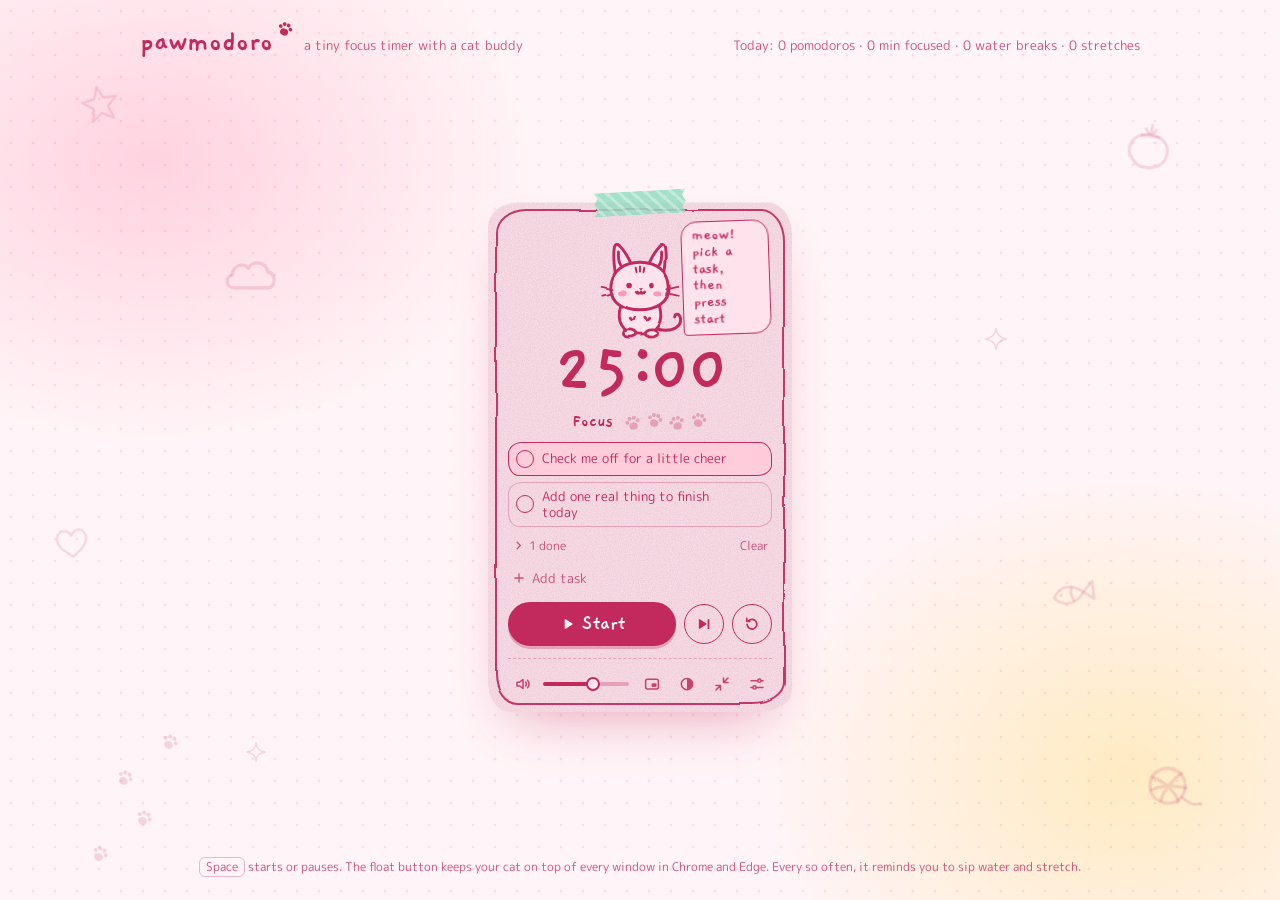
==== app/index.html @ d8ae7884 "Show one app button per computer and open links in a new tab - Macs see only "Get the Mac app"; othe" ====
<!doctype html>
<html lang="en">
<head>
<meta charset="utf-8">
<meta name="viewport" content="width=device-width,initial-scale=1,viewport-fit=cover">
<meta name="description" content="A cute hand-drawn pomodoro timer with a cat buddy, water and stretch nudges, and a floating mini window.">
<meta name="theme-color" content="#FFE6EC">
<link rel="manifest" href="../manifest.webmanifest">
<link rel="icon" href="../icons/favicon.svg" type="image/svg+xml">
<link rel="apple-touch-icon" href="../icons/apple-touch-icon.png">
<title>Pawmodoro</title>
<meta name="claude:viewport-fit-sides" content="cover">
<link rel="preconnect" href="https://fonts.googleapis.com">
<link rel="preconnect" href="https://fonts.gstatic.com" crossorigin>
<link rel="stylesheet" href="https://fonts.googleapis.com/css2?family=Gaegu:wght@400;700&family=M+PLUS+Rounded+1c:wght@400;500;700&display=swap">
<link rel="stylesheet" href="../palettes.css">
<style>
/* Layout: one floating paper card on a doodled desk, centered; it shrinks to a mini pill on request */
*,*::before,*::after{box-sizing:border-box}
:root{padding-top:env(safe-area-inset-top,0px);padding-bottom:env(safe-area-inset-bottom,0px)}
html,body{height:100%}
body{margin:0}
[hidden]{display:none!important}
body{background:var(--desk);color:var(--ink);font-family:var(--font-ui);font-size:14px;-webkit-font-smoothing:antialiased}
button{font:inherit;color:inherit;cursor:pointer}
:focus-visible{outline:2px dashed var(--ink);outline-offset:2px}
.defs{position:absolute;width:0;height:0;overflow:hidden}

/* ---------- desk ---------- */
.desk{
  position:relative;min-height:100%;display:flex;flex-direction:column;align-items:center;gap:20px;
  padding-block:20px 22px;
  padding-left:max(16px,env(safe-area-inset-left,0px));
  padding-right:max(16px,env(safe-area-inset-right,0px));
  overflow:hidden;
  background:
    radial-gradient(circle,var(--grid) 1.3px,transparent 1.7px) 0 0/22px 22px,
    radial-gradient(38rem 28rem at 12% 18%,var(--blob-a),transparent 62%),
    radial-gradient(36rem 30rem at 88% 86%,var(--blob-b),transparent 62%),
    var(--desk);
}
.doodles{position:absolute;inset:0;pointer-events:none;z-index:0}
.dd{position:absolute;width:var(--s);height:var(--s);color:var(--doodle);transform:rotate(var(--r,0deg))}
.topbar,.stage,.hint{position:relative;z-index:1}
.topbar{width:100%;max-width:1000px;display:flex;flex-wrap:wrap;align-items:baseline;justify-content:space-between;gap:2px 18px}
.brand{display:flex;flex-wrap:wrap;align-items:baseline;gap:2px 10px;margin:0;font-weight:400}
.wordmark{font-family:var(--font-hand);font-weight:700;font-size:1.9rem;line-height:1}
.wm-paw{width:.6em;height:.6em;margin-left:.1em;vertical-align:.4em;transform:rotate(20deg)}
.tape{
  position:absolute;top:-11px;left:50%;z-index:3;width:92px;height:24px;pointer-events:none;
  transform:translateX(-50%) rotate(-3deg);
  background:repeating-linear-gradient(45deg,transparent 0 6px,rgba(255,255,255,.32) 6px 9px),var(--tape);
  clip-path:polygon(0 0,100% 0,96% 25%,100% 50%,96% 75%,100% 100%,0 100%,4% 75%,0 50%,4% 25%);
}
.tag{color:var(--ink-soft);font-size:.82rem}
.today{margin:0;color:var(--ink-soft);font-size:.82rem;font-variant-numeric:tabular-nums}
.stage{flex:1;width:100%;display:grid;place-items:center}
.hint{margin:0;color:var(--ink-soft);font-size:.78rem;text-align:center;text-wrap:balance;line-height:1.7}
kbd{font-family:var(--font-ui);font-size:.72rem;border:1.4px solid var(--line);border-radius:6px;padding:1px 6px}

/* ---------- card ---------- */
.card,.mini{
  position:relative;isolation:isolate;background:var(--paper);color:var(--ink);text-shadow:var(--tshadow);
  box-shadow:var(--card-shadow);-webkit-backdrop-filter:var(--glass);backdrop-filter:var(--glass);
}
.card{
  width:min(304px,100%);
  border-radius:30px 24px 32px 22px / 24px 32px 22px 30px;
  padding:20px 20px 12px;
}
.card::before,.mini::before{
  content:"";position:absolute;inset:7px;border:2px solid var(--ink);border-radius:inherit;
  filter:url(#wobble-lg);pointer-events:none;opacity:.92;
}
.card::after,.mini::after{
  content:"";position:absolute;inset:0;border-radius:inherit;pointer-events:none;z-index:-1;
  opacity:var(--grain);mix-blend-mode:var(--grain-blend);
  background-image:url("data:image/svg+xml,%3Csvg xmlns='http://www.w3.org/2000/svg' width='180' height='180'%3E%3Cfilter id='n'%3E%3CfeTurbulence type='fractalNoise' baseFrequency='.85' numOctaves='2' stitchTiles='stitch'/%3E%3CfeColorMatrix values='0 0 0 0 .42 0 0 0 0 .34 0 0 0 0 .4 0 0 0 .55 0'/%3E%3C/filter%3E%3Crect width='100%25' height='100%25' filter='url(%23n)'/%3E%3C/svg%3E");
}

/* bunny */
.bunny-wrap{position:relative;display:grid;place-items:center;height:116px;margin-top:0}
.bunny{width:146px;height:122px;color:var(--ink);overflow:visible}
.bunny [data-show]{display:none}
.bunny[data-state="idle"] [data-show~="idle"],
.bunny[data-state="focus"] [data-show~="focus"],
.bunny[data-state="break"] [data-show~="break"],
.bunny[data-state="cheer"] [data-show~="cheer"],
.bunny[data-state="sip"] [data-show~="sip"],
.bunny[data-state="stretch"] [data-show~="stretch"]{display:inline}
.bunny[data-state="stretch"] .bun{animation:hop 1.2s ease-in-out infinite}
.bunny[data-buddy="cat"] .only-bunny,.bunny[data-buddy="bunny"] .only-cat{display:none!important}
.bun{fill:var(--bunny-fill);stroke:currentColor;stroke-width:2.4;stroke-linecap:round;stroke-linejoin:round;transform-box:fill-box;transform-origin:50% 100%}
.bun .nofill{fill:none}
.bun .ink{fill:currentColor;stroke:none}
.bun .inkfill{fill:currentColor}
.bun .blush ellipse{fill:var(--blush);stroke:none;opacity:.9}
.bun text{font-family:var(--font-hand);font-weight:700;fill:currentColor;stroke:none}
.ear-r{transform-box:fill-box;transform-origin:20% 100%}
.bunny[data-state="idle"] .ear-r{animation:twitch 5s ease-in-out infinite}
.bunny[data-state="focus"] .bun{animation:bob 2.6s ease-in-out infinite}
.bunny[data-state="cheer"] .bun{animation:hop .45s ease-out 3}
.spark{transform-box:fill-box;transform-origin:center;animation:spark .9s ease-in-out infinite alternate}
.z{animation:float 2.6s ease-in-out infinite;transform-box:fill-box}
.z2{animation-delay:-1.3s}
.steam{animation:steam 2.2s ease-in-out infinite}
.steam.s2{animation-delay:-1.1s}
@keyframes twitch{0%,86%,100%{transform:rotate(0)}90%{transform:rotate(9deg)}94%{transform:rotate(-3deg)}}
@keyframes bob{50%{transform:translateY(1.4px)}}
@keyframes hop{40%{transform:translateY(-6px)}}
@keyframes spark{from{transform:scale(.55) rotate(0)}to{transform:scale(1.1) rotate(25deg)}}
@keyframes float{0%{transform:translate(0,5px);opacity:0}30%{opacity:1}100%{transform:translate(-4px,-7px);opacity:0}}
@keyframes steam{0%,100%{opacity:.25}50%{opacity:.9}}

.bubble{
  position:absolute;left:calc(50% + 44px);top:0;max-width:94px;margin:0;
  background:var(--paper);border:1.8px solid var(--ink);
  border-radius:16px 16px 16px 4px;padding:5px 10px 6px;
  font-family:var(--font-hand);font-weight:700;font-size:1rem;line-height:1.05;
  transform-origin:0 100%;transform:scale(.5) rotate(-6deg);opacity:0;
  transition:opacity .2s,transform .25s cubic-bezier(.3,1.6,.5,1);pointer-events:none;
}
.bubble.show{opacity:1;transform:scale(1) rotate(-2deg)}

/* faces */
.face{display:flex;flex-direction:column;gap:10px}
.time{
  display:flex;justify-content:center;margin-top:-2px;
  font-family:var(--font-hand);font-weight:700;font-size:4.5rem;line-height:.95;
}
.time span{display:inline-block;width:.52em;text-align:center}
.time .colon{width:.28em;transform:translateY(-.05em)}
.card[data-running="true"] .colon{animation:blink 2s steps(1) infinite}
@keyframes blink{50%{opacity:.3}}
.phase-row{display:flex;align-items:center;justify-content:center;gap:10px;margin-top:-4px}
.phase{font-family:var(--font-hand);font-weight:700;font-size:1.1rem}
.dots{display:flex;gap:3px;align-items:center}
.dot{width:19px;height:19px;
  background:linear-gradient(to top,var(--ink) calc(var(--p,0) * 100%),var(--line) 0);
  -webkit-mask:var(--paw) center/contain no-repeat;mask:var(--paw) center/contain no-repeat}
.dot:nth-child(odd){transform:rotate(-14deg) translateY(1.5px)}
.dot:nth-child(even){transform:rotate(14deg) translateY(-1.5px)}

/* tasks */
.tasks{list-style:none;margin:0;padding:0;display:flex;flex-direction:column;gap:6px;max-height:8.9rem;overflow-y:auto;scrollbar-width:thin}
.task{
  display:flex;align-items:center;gap:8px;padding:5px 6px 5px 7px;
  border:1.6px solid var(--line);border-radius:14px 12px 15px 11px / 12px 15px 11px 14px;
  font-size:.8rem;line-height:1.3;transition:opacity .35s,transform .35s;
}
.task.current{background:var(--paper-hi);border-color:var(--ink)}
.task.leaving{opacity:0;transform:translateX(14px)}
.check{flex:none;width:18px;height:18px;padding:0;border-radius:50%;border:1.7px solid var(--ink);background:transparent;display:grid;place-items:center;color:var(--btn-fg)}
.check svg{width:12px;height:12px;opacity:0}
.task.is-done .check{background:var(--ink)}
.task.is-done .check svg{opacity:1}
.check:hover svg{opacity:.45;color:var(--ink)}
.task.is-done .check:hover svg{opacity:1;color:var(--btn-fg)}
.t-text{flex:1;min-width:0;padding:0;border:0;background:none;text-align:left;overflow-wrap:anywhere}
.task.is-done .t-text{text-decoration:line-through;text-decoration-thickness:1.5px;color:var(--ink-soft)}
.del{flex:none;width:22px;height:22px;padding:0;border:0;border-radius:8px;background:none;display:grid;place-items:center;opacity:0;transition:opacity .15s}
.del svg{width:14px;height:14px}
.task:hover .del,.task:focus-within .del{opacity:.75}
@media (hover:none){.del{opacity:.5}}
.empty{margin:0;font-size:.78rem;color:var(--ink-soft);text-align:center;padding:4px 0}
.done-row{display:flex;justify-content:space-between;align-items:center;margin-top:-2px}
.link{border:0;background:none;padding:2px 4px;font-size:.76rem;color:var(--ink-soft);display:flex;align-items:center;gap:4px;border-radius:8px}
.link:hover{color:var(--ink)}
.link svg{width:13px;height:13px;transition:transform .2s}
.done-toggle[aria-expanded="true"] svg{transform:rotate(90deg)}
.add{margin:0}
.add-btn{border:0;background:none;padding:2px 4px;font-size:.8rem;color:var(--ink-soft);display:flex;gap:6px;align-items:center;border-radius:8px}
.add-btn:hover{color:var(--ink)}
.add-btn svg{width:14px;height:14px}
.add-input{width:100%;font:inherit;font-size:.8rem;color:var(--ink);background:var(--paper-hi);border:1.6px dashed var(--ink);border-radius:12px;padding:6px 10px;outline:none}
.add-input::placeholder{color:var(--ink-soft)}

/* controls */
.controls{display:flex;gap:8px;align-items:center;margin-top:2px}
.go{
  flex:1;height:44px;border-radius:999px;border:2px solid var(--ink);background:var(--btn-bg);color:var(--btn-fg);
  font-family:var(--font-hand);font-weight:700;font-size:1.3rem;text-shadow:none;
  display:flex;align-items:center;justify-content:center;gap:6px;
  box-shadow:0 3px 0 var(--line);transition:transform .1s,box-shadow .1s;
}
.go svg{width:16px;height:16px}
.go:active{transform:translateY(2px);box-shadow:0 1px 0 var(--line)}
.round{flex:none;width:40px;height:40px;border-radius:50%;border:1.8px solid var(--ink);background:transparent;display:grid;place-items:center;padding:0}
.round svg{width:18px;height:18px}
.round:hover{background:var(--paper-hi)}

/* bottom bar */
.bar{display:flex;align-items:center;gap:4px;margin-top:12px;padding-top:9px;border-top:1.6px dashed var(--line)}
.icon{width:32px;height:32px;padding:0;border:0;border-radius:10px;background:transparent;display:grid;place-items:center;opacity:.85}
.icon svg{width:18px;height:18px}
.icon:hover,.icon[aria-pressed="true"]{background:var(--paper-hi);opacity:1}
.spacer{flex:1}
.vol{-webkit-appearance:none;appearance:none;width:86px;height:18px;background:transparent;cursor:pointer;margin:0}
.vol::-webkit-slider-runnable-track{height:4px;border-radius:4px;background:linear-gradient(to right,var(--ink) var(--fill,60%),var(--line) 0)}
.vol::-webkit-slider-thumb{-webkit-appearance:none;width:14px;height:14px;margin-top:-5px;border-radius:50%;background:var(--thumb);border:2px solid var(--ink)}
.vol::-moz-range-track{height:4px;border-radius:4px;background:var(--line)}
.vol::-moz-range-progress{height:4px;border-radius:4px;background:var(--ink)}
.vol::-moz-range-thumb{width:10px;height:10px;border-radius:50%;background:var(--thumb);border:2px solid var(--ink)}

/* settings */
.settings h2{margin:0 0 2px;font-family:var(--font-hand);font-weight:700;font-size:1.6rem;line-height:1;text-align:center}
.setting{display:flex;justify-content:space-between;align-items:center;gap:10px;font-size:.8rem;padding:4px 0 8px;border-bottom:1.4px dashed var(--line)}
.setting.stack{flex-direction:column;align-items:stretch;gap:8px}
.stepper{display:flex;align-items:center;gap:6px}
.stepper button{width:26px;height:26px;padding:0;border-radius:50%;border:1.6px solid var(--ink);background:transparent;display:grid;place-items:center}
.stepper button svg{width:13px;height:13px}
.stepper button:hover{background:var(--paper-hi)}
.stepper output{font-family:var(--font-hand);font-weight:700;font-size:1.35rem;min-width:2ch;text-align:center;line-height:1}
.unit{font-size:.68rem;color:var(--ink-soft);width:2.4em}
.switch-row{display:flex;justify-content:space-between;align-items:center;gap:12px;font-size:.8rem;padding:2px 0 8px;border-bottom:1.4px dashed var(--line);cursor:pointer}
.switch{appearance:none;-webkit-appearance:none;flex:none;margin:0;width:36px;height:20px;border-radius:999px;border:1.8px solid var(--ink);background:transparent;position:relative;cursor:pointer;transition:background .2s}
.switch::after{content:"";position:absolute;top:2px;left:2px;width:12px;height:12px;border-radius:50%;background:var(--ink);transition:transform .2s}
.switch:checked{background:var(--btn-bg)}
.switch:checked::after{transform:translateX(16px);background:var(--btn-fg)}
.seg{display:grid;grid-auto-flow:column;grid-auto-columns:1fr;border:1.6px solid var(--ink);border-radius:999px;overflow:hidden}
.seg-sm{flex:none}
.seg.seg-sm button{padding:4px 12px;white-space:nowrap}
.seg button{border:0;background:none;padding:5px 0;font-size:.74rem}
.seg button+button{border-left:1.4px solid var(--line)}
.seg button[aria-checked="true"]{background:var(--btn-bg);color:var(--btn-fg);text-shadow:none}

/* color swatches */
.swatches{display:grid;grid-template-columns:repeat(4,1fr);gap:8px 4px}
.sw{display:flex;flex-direction:column;align-items:center;gap:4px;border:0;background:none;padding:3px 0;border-radius:12px;font-size:.64rem;color:var(--ink-soft)}
.sw-dot{position:relative;width:30px;height:30px;border-radius:50%;background:var(--sw-paper);border:2px solid var(--sw-ink);transition:transform .15s}
.sw-dot::after{content:"";position:absolute;inset:8px;border-radius:50%;background:var(--sw-ink)}
.sw:hover .sw-dot{transform:scale(1.08) rotate(-6deg)}
.sw[aria-checked="true"]{color:var(--ink);font-weight:700}
.sw[aria-checked="true"] .sw-dot{box-shadow:0 0 0 2.5px var(--paper-hi),0 0 0 4.5px var(--ink)}

/* mini */
.mini{display:flex;align-items:center;gap:8px;padding:8px 10px 8px 12px;border-radius:26px 22px 28px 20px / 22px 28px 20px 26px}
.mini::before{inset:5px}
.mini .bunny{width:40px;height:44px}
.mini-time{font-family:var(--font-hand);font-weight:700;font-size:2.1rem;line-height:1;display:flex}
.mini-time span{display:inline-block;width:.52em;text-align:center}
.mini-time .colon{width:.26em}
.mini .go{flex:none;width:36px;height:36px;padding:0;font-size:1rem;box-shadow:none}
.mini .go svg{width:14px;height:14px}

/* install button */
.top-right{display:flex;align-items:center;gap:6px 12px;flex-wrap:wrap}
.install{display:flex;align-items:center;gap:6px;border:1.6px solid var(--ink);background:transparent;color:var(--ink);border-radius:999px;padding:4px 12px 4px 9px;font-size:.78rem;text-decoration:none;cursor:pointer}
.install svg{width:15px;height:15px}
.install:hover{background:var(--paper-hi)}

/* water + stretch nudges */
.nudge{
  display:flex;align-items:center;gap:8px;padding:7px 6px 7px 9px;
  border:1.8px dashed var(--ink);border-radius:16px 13px 17px 12px / 13px 17px 12px 16px;
  background:var(--paper-hi);animation:nudge-in .5s cubic-bezier(.3,1.6,.5,1);
}
.nudge-ico{flex:none;width:26px;height:26px}
.nudge-text{flex:1;min-width:0;display:flex;flex-direction:column;line-height:1.2}
.nudge-text strong{font-family:var(--font-hand);font-weight:700;font-size:1.15rem}
.nudge-text span{font-size:.72rem;color:var(--ink-soft)}
.nudge-done{flex:none;border:0;border-radius:999px;background:var(--btn-bg);color:var(--btn-fg);font-family:var(--font-hand);font-weight:700;font-size:1rem;padding:4px 12px;text-shadow:none}
.nudge-later{width:28px;height:28px}
.mini-nudge{animation:pulse 1.4s ease-in-out infinite;opacity:1}
@keyframes nudge-in{from{transform:scale(.85) rotate(-2deg);opacity:0}}
@keyframes pulse{50%{transform:scale(1.18)}}

/* shown in the page while the timer floats */
.floating-note{max-width:300px;text-align:center;display:flex;flex-direction:column;align-items:center;gap:10px;padding:28px 22px;border:2px dashed var(--line);border-radius:28px 24px 30px 22px / 24px 30px 22px 28px}
.fn-title{margin:0;font-family:var(--font-hand);font-weight:700;font-size:1.7rem;line-height:1}
.fn-sub{margin:0;font-size:.8rem;color:var(--ink-soft);line-height:1.55}
.floating-note .go{flex:none;height:40px;padding:0 20px;font-size:1.15rem}

/* inside the floating window */
body.pip{min-height:100%;background:var(--desk)}
body.pip .stage{min-height:100vh;display:grid;place-items:center;padding:16px 10px 10px}
body.pip.is-mini .stage{padding:6px}

/* inside the Mac app: only the card shows, on a see-through window */
html.in-app,html.in-app body{background:transparent!important;height:auto;min-height:0;overflow:hidden}
.in-app .desk{display:block;min-height:0;padding:0;background:none;overflow:visible}
.in-app .topbar,.in-app .hint,.in-app .doodles,.in-app .floating-note{display:none!important}
.in-app .stage{display:inline-block;width:auto;padding:20px 18px 26px}
.in-app .card{width:304px}
.in-app .tape,.in-app .bunny-wrap,.in-app .time,.in-app .phase-row,.in-app .mini .bunny,.in-app .mini-time{cursor:grab}
/* the Mac app paints real frosted glass behind the card, so the tint can be light */
html.in-app[data-look="glass"]{--paper:rgba(40,40,52,.16)}

@media (prefers-reduced-motion: reduce){
  *,*::before,*::after{animation:none!important;transition:none!important}
}
</style>
</head>
<body>
<svg class="defs" aria-hidden="true" focusable="false">
  <defs>
    <filter id="wobble" x="-10%" y="-10%" width="120%" height="120%">
      <feTurbulence type="fractalNoise" baseFrequency="0.04" numOctaves="2" seed="4" result="n"/>
      <feDisplacementMap in="SourceGraphic" in2="n" scale="2.4" xChannelSelector="R" yChannelSelector="G"/>
    </filter>
    <filter id="wobble-lg" x="-5%" y="-5%" width="110%" height="110%">
      <feTurbulence type="fractalNoise" baseFrequency="0.018" numOctaves="2" seed="9" result="n"/>
      <feDisplacementMap in="SourceGraphic" in2="n" scale="4" xChannelSelector="R" yChannelSelector="G"/>
    </filter>
  </defs>
  <!-- line icons -->
  <symbol id="i-play" viewBox="0 0 24 24"><path d="M8 5.8 L18 12 L8 18.2 Z" fill="currentColor" stroke="currentColor" stroke-width="2" stroke-linejoin="round"/></symbol>
  <symbol id="i-pause" viewBox="0 0 24 24"><path d="M8.5 6v12M15.5 6v12" fill="none" stroke="currentColor" stroke-width="3.2" stroke-linecap="round"/></symbol>
  <symbol id="i-skip" viewBox="0 0 24 24"><path d="M6 6.5 L14.5 12 L6 17.5 Z" fill="currentColor" stroke="currentColor" stroke-width="1.8" stroke-linejoin="round"/><path d="M18 6.5v11" fill="none" stroke="currentColor" stroke-width="2.4" stroke-linecap="round"/></symbol>
  <symbol id="i-reset" viewBox="0 0 24 24"><g fill="none" stroke="currentColor" stroke-width="2.2" stroke-linecap="round" stroke-linejoin="round"><path d="M5.5 12.5a6.5 6.5 0 1 0 2-4.9"/><path d="M5 4.5v4h4"/></g></symbol>
  <symbol id="i-speaker" viewBox="0 0 24 24"><g fill="none" stroke="currentColor" stroke-width="2" stroke-linecap="round" stroke-linejoin="round"><path d="M4 9.5h3.5L12 6v12l-4.5-3.5H4z"/><path d="M15.5 9.5a3.5 3.5 0 0 1 0 5"/><path d="M18 7a7 7 0 0 1 0 10"/></g></symbol>
  <symbol id="i-muted" viewBox="0 0 24 24"><g fill="none" stroke="currentColor" stroke-width="2" stroke-linecap="round" stroke-linejoin="round"><path d="M4 9.5h3.5L12 6v12l-4.5-3.5H4z"/><path d="M16 9.5l5 5M21 9.5l-5 5"/></g></symbol>
  <symbol id="i-sun" viewBox="0 0 24 24"><g fill="none" stroke="currentColor" stroke-width="2" stroke-linecap="round"><circle cx="12" cy="12" r="4"/><path d="M12 3v2M12 19v2M3 12h2M19 12h2M5.6 5.6l1.4 1.4M17 17l1.4 1.4M5.6 18.4L7 17M17 7l1.4-1.4"/></g></symbol>
  <symbol id="i-moon" viewBox="0 0 24 24"><path d="M19 14.5A7.5 7.5 0 1 1 9.5 5a6 6 0 0 0 9.5 9.5z" fill="none" stroke="currentColor" stroke-width="2" stroke-linejoin="round"/></symbol>
  <symbol id="i-auto" viewBox="0 0 24 24"><circle cx="12" cy="12" r="7.5" fill="none" stroke="currentColor" stroke-width="2"/><path d="M12 4.5a7.5 7.5 0 0 1 0 15z" fill="currentColor"/></symbol>
  <symbol id="i-glass" viewBox="0 0 24 24"><path d="M12 3.5 Q13.2 10.8 20.5 12 Q13.2 13.2 12 20.5 Q10.8 13.2 3.5 12 Q10.8 10.8 12 3.5 Z" fill="none" stroke="currentColor" stroke-width="2" stroke-linejoin="round"/></symbol>
  <symbol id="i-shrink" viewBox="0 0 24 24"><path d="M4 14h6v6M20 10h-6V4M10 14l-6 6M14 10l6-6" fill="none" stroke="currentColor" stroke-width="2" stroke-linecap="round" stroke-linejoin="round"/></symbol>
  <symbol id="i-expand" viewBox="0 0 24 24"><path d="M14 4h6v6M10 20H4v-6M20 4l-6 6M4 20l6-6" fill="none" stroke="currentColor" stroke-width="2" stroke-linecap="round" stroke-linejoin="round"/></symbol>
  <symbol id="i-tune" viewBox="0 0 24 24"><g fill="none" stroke="currentColor" stroke-width="2" stroke-linecap="round"><path d="M4 7.5h9M17.5 7.5H20M4 16.5h2.5M11 16.5h9"/><circle cx="15.2" cy="7.5" r="2.2"/><circle cx="8.8" cy="16.5" r="2.2"/></g></symbol>
  <symbol id="i-chev" viewBox="0 0 24 24"><path d="M9.5 6l6 6-6 6" fill="none" stroke="currentColor" stroke-width="2.2" stroke-linecap="round" stroke-linejoin="round"/></symbol>
  <symbol id="i-x" viewBox="0 0 24 24"><path d="M7 7l10 10M17 7L7 17" fill="none" stroke="currentColor" stroke-width="2.2" stroke-linecap="round"/></symbol>
  <symbol id="i-check" viewBox="0 0 24 24"><path d="M5.5 12.5l4.2 4.2L18.5 7.5" fill="none" stroke="currentColor" stroke-width="3" stroke-linecap="round" stroke-linejoin="round"/></symbol>
  <symbol id="i-plus" viewBox="0 0 24 24"><path d="M12 5v14M5 12h14" fill="none" stroke="currentColor" stroke-width="2.2" stroke-linecap="round"/></symbol>
  <symbol id="i-minus" viewBox="0 0 24 24"><path d="M5 12h14" fill="none" stroke="currentColor" stroke-width="2.2" stroke-linecap="round"/></symbol>
  <symbol id="i-water" viewBox="0 0 24 24"><path d="M12 3.5 C9 8 6.5 11 6.5 14.5 a5.5 5.5 0 0 0 11 0 C17.5 11 15 8 12 3.5 Z" fill="none" stroke="currentColor" stroke-width="2" stroke-linejoin="round"/><path d="M9.5 15 a2.6 2.6 0 0 0 2.4 2.5" fill="none" stroke="currentColor" stroke-width="1.8" stroke-linecap="round"/></symbol>
  <symbol id="i-stretch" viewBox="0 0 24 24"><g fill="none" stroke="currentColor" stroke-width="2" stroke-linecap="round" stroke-linejoin="round"><circle cx="12" cy="5.5" r="2"/><path d="M5 3.5 L12 9.5 L19 3.5 M12 9.5 V15 M12 15 L8 20.5 M12 15 L16 20.5"/></g></symbol>
  <symbol id="i-float" viewBox="0 0 24 24"><rect x="3.5" y="5.5" width="17" height="13" rx="2.5" fill="none" stroke="currentColor" stroke-width="2"/><rect x="11.5" y="11" width="6.5" height="5" rx="1.2" fill="currentColor"/></symbol>
  <symbol id="i-dock" viewBox="0 0 24 24"><g fill="none" stroke="currentColor" stroke-width="2" stroke-linecap="round" stroke-linejoin="round"><rect x="3.5" y="5.5" width="17" height="13" rx="2.5"/><path d="M15 9 L9.5 14.5 M9.5 10 V14.5 H14"/></g></symbol>
  <symbol id="i-later" viewBox="0 0 24 24"><g fill="none" stroke="currentColor" stroke-width="2" stroke-linecap="round" stroke-linejoin="round"><circle cx="12" cy="13" r="7"/><path d="M12 9.5 V13 L14.5 14.5 M5 5 L7.5 3 M19 5 L16.5 3"/></g></symbol>
  <symbol id="i-install" viewBox="0 0 24 24"><g fill="none" stroke="currentColor" stroke-width="2" stroke-linecap="round" stroke-linejoin="round"><path d="M12 4 V14 M8 10.5 L12 14.5 L16 10.5"/><path d="M5 15.5 V18.5 H19 V15.5"/></g></symbol>
  <!-- desk doodles -->
  <symbol id="d-star" viewBox="0 0 40 40"><path filter="url(#wobble)" d="M20 5 L24 15 L35 16 L26.5 23 L29.5 34 L20 28 L10.5 34 L13.5 23 L5 16 L16 15 Z" fill="none" stroke="currentColor" stroke-width="2" stroke-linejoin="round"/></symbol>
  <symbol id="d-heart" viewBox="0 0 40 40"><path filter="url(#wobble)" d="M20 33 C8 25 4 18 7 12 C10 6 17 7 20 13 C23 7 30 6 33 12 C36 18 32 25 20 33 Z" fill="none" stroke="currentColor" stroke-width="2" stroke-linejoin="round"/></symbol>
  <symbol id="d-yarn" viewBox="0 0 40 40"><g filter="url(#wobble)" fill="none" stroke="currentColor" stroke-width="2" stroke-linecap="round" stroke-linejoin="round"><circle cx="18" cy="19" r="11"/><path d="M9.5 12.5 C15 15 21 21 23.5 29.5 M12 27.5 C16 21 22 15.5 27.5 12.5 M7.5 20 C14 18.5 22 19 29 22"/><path d="M26 27.5 C30 32 33 34 37 32.5"/></g></symbol>
  <symbol id="d-fish" viewBox="0 0 40 40"><g filter="url(#wobble)" fill="none" stroke="currentColor" stroke-width="2" stroke-linecap="round" stroke-linejoin="round"><path d="M5 20 C10 12.5 20 11.5 27 20 C20 28.5 10 27.5 5 20 Z"/><path d="M27 20 L35 13.5 L34 26.5 Z"/><path d="M19 15.5 C17.5 18.5 17.5 21.5 19 24.5"/><circle cx="10.5" cy="19" r="1.2" fill="currentColor" stroke="none"/></g></symbol>
  <symbol id="i-paw" viewBox="0 0 24 24"><g fill="currentColor"><ellipse cx="12" cy="16" rx="5.4" ry="4.6"/><circle cx="5.2" cy="10.2" r="2.4"/><circle cx="9.2" cy="6" r="2.5"/><circle cx="14.8" cy="6" r="2.5"/><circle cx="18.8" cy="10.2" r="2.4"/></g></symbol>
  <symbol id="d-tomato" viewBox="0 0 40 40"><g filter="url(#wobble)" fill="none" stroke="currentColor" stroke-width="2" stroke-linecap="round" stroke-linejoin="round"><path d="M20 12 C29 12 34 18 33 25 C32 32 26 35 20 35 C14 35 8 32 7 25 C6 18 11 12 20 12 Z"/><path d="M20 13 L16.5 8.5 M20 13 L23.5 8.5 M20 13 L14 13.5 M20 13 L26 13.5 M20 12.5 L20.5 5.5"/></g></symbol>
  <symbol id="d-sparkle" viewBox="0 0 40 40"><path filter="url(#wobble)" d="M20 6 Q21.5 18.5 34 20 Q21.5 21.5 20 34 Q18.5 21.5 6 20 Q18.5 18.5 20 6 Z" fill="none" stroke="currentColor" stroke-width="2" stroke-linejoin="round"/></symbol>
  <symbol id="d-cloud" viewBox="0 0 40 40"><path filter="url(#wobble)" d="M10 28 C5 28 4 21 9 20 C9 14 16 12 19 16 C21 11 30 11 31 18 C36 18 37 28 31 28 Z" fill="none" stroke="currentColor" stroke-width="2" stroke-linejoin="round"/></symbol>
</svg>

<div class="desk">
  <div class="doodles" aria-hidden="true">
    <svg class="dd" style="top:9%;left:6%;--s:46px;--r:-12deg"><use href="#d-star"/></svg>
    <svg class="dd" style="top:13%;right:8%;--s:58px;--r:8deg"><use href="#d-tomato"/></svg>
    <svg class="dd" style="top:58%;left:4%;--s:42px;--r:-6deg"><use href="#d-heart"/></svg>
    <svg class="dd" style="bottom:9%;right:6%;--s:64px;--r:-8deg"><use href="#d-yarn"/></svg>
    <svg class="dd" style="bottom:4%;left:7%;--s:20px;--r:28deg"><use href="#i-paw"/></svg>
    <svg class="dd" style="bottom:8%;left:10.5%;--s:20px;--r:28deg"><use href="#i-paw"/></svg>
    <svg class="dd" style="bottom:12.5%;left:9%;--s:20px;--r:28deg"><use href="#i-paw"/></svg>
    <svg class="dd" style="bottom:16.5%;left:12.5%;--s:20px;--r:28deg"><use href="#i-paw"/></svg>
    <svg class="dd" style="top:36%;right:21%;--s:30px"><use href="#d-sparkle"/></svg>
    <svg class="dd" style="top:27%;left:17%;--s:64px"><use href="#d-cloud"/></svg>
    <svg class="dd" style="bottom:15%;left:19%;--s:26px"><use href="#d-sparkle"/></svg>
    <svg class="dd" style="bottom:31%;right:14%;--s:54px;--r:-12deg"><use href="#d-fish"/></svg>
    <svg class="dd" style="top:36%;left:calc(50% - 120px);--s:96px;--r:-10deg"><use href="#d-tomato"/></svg>
    <svg class="dd" style="top:58%;left:calc(50% + 20px);--s:78px;--r:12deg"><use href="#d-heart"/></svg>
    <svg class="dd" style="top:20%;left:calc(50% + 10px);--s:84px"><use href="#d-cloud"/></svg>
  </div>

  <header class="topbar">
    <h1 class="brand"><span class="wordmark">pawmodoro<svg class="wm-paw" aria-hidden="true"><use href="#i-paw"/></svg></span><span class="tag" id="tag">a tiny focus timer with a cat buddy</span></h1>
    <div class="top-right">
      <p class="today" id="today">Today: 0 pomodoros · 0 min focused</p>
      <a class="install" id="mac-link" href="../" target="_blank" rel="noopener" hidden><svg aria-hidden="true"><use href="#i-paw"/></svg>Get the Mac app</a>
      <button class="install" id="install" type="button" hidden><svg aria-hidden="true"><use href="#i-install"/></svg>Install app</button>
    </div>
  </header>

  <main class="stage">
    <section class="card" id="card" aria-label="Pomodoro timer" data-running="false">
      <span class="tape" aria-hidden="true"></span>
      <div class="bunny-wrap">
        <svg class="bunny" id="bunny" data-state="idle" data-buddy="cat" viewBox="0 0 120 100" role="img" aria-label="Your focus buddy">
          <g class="bun" filter="url(#wobble)">
            <!-- cat ears -->
            <g class="only-cat">
              <path d="M39.7,41.9 C38.5,34 38,26 39,20.5 C39.5,18 41.5,17.8 43,19.2 C46.5,23 50,28 52.5,33.8"/>
              <path class="ear-r" d="M67.5,33.8 C70,28 73.5,23 77,19.2 C78.5,17.8 80.5,18 81,20.5 C82,26 81.5,34 80.3,41.9"/>
              <path class="nofill" d="M42.3,24.5 C42,29 42.5,32.5 44,35"/>
              <path class="nofill" d="M77.7,24.5 C78,29 77.5,32.5 76,35"/>
            </g>
            <!-- cat tail sits behind the body; it swaps sides on breaks to make room for the mug -->
            <g class="only-cat" data-show="idle cheer sip stretch"><path class="nofill" d="M74.5,88 C88,91 95,85 93,78 C92,74.5 88.5,75 88.5,78"/></g>
            <g class="only-cat" data-show="break"><path class="nofill" d="M45.5,88 C32,91 25,85 27,78 C28,74.5 31.5,75 31.5,78"/></g>
            <!-- bunny ears -->
            <g class="only-bunny" data-show="idle focus cheer sip stretch">
              <path d="M48,36 C41,26 39,12 45,7 C51,3 57,16 57,33.5"/>
              <path class="ear-r" d="M64,33.4 C66,18 72,5 79,8 C85,11 81,25 74,36.4"/>
              <path class="nofill" d="M47,26 C45.5,20 45.5,15 47.5,12"/>
              <path class="nofill" d="M76.5,14 C76.5,19 75,24 72.5,28"/>
            </g>
            <g class="only-bunny" data-show="break">
              <path d="M48,36 C41,26 39,12 45,7 C51,3 57,16 57,33.5"/>
              <path d="M64,33.4 C67,25 72,21 79,20 C86,19 91,25 88.5,30.5 C86,35 80,34 74,36.4"/>
              <path class="nofill" d="M47,26 C45.5,20 45.5,15 47.5,12"/>
              <path class="nofill" d="M77,24.5 C81,23.5 84,25 85,27.5"/>
            </g>
            <!-- raised arms (cheering or stretching) sit behind the body -->
            <g data-show="cheer stretch">
              <path class="nofill" d="M43.5,73 Q33,68 31,56.5"/>
              <path class="nofill" d="M76.5,73 Q87,68 89,56.5"/>
              <ellipse cx="30.5" cy="53.5" rx="3.8" ry="3.4"/>
              <ellipse cx="89.5" cy="53.5" rx="3.8" ry="3.4"/>
            </g>
            <!-- body + feet -->
            <g data-show="idle break cheer sip stretch">
              <path d="M44,69 C41,80 44,92 60,92 C76,92 79,80 76,69"/>
              <ellipse cx="51" cy="91.5" rx="5.5" ry="3"/>
              <ellipse cx="69" cy="91.5" rx="5.5" ry="3"/>
            </g>
            <g data-show="idle break">
              <path class="nofill" d="M52,79 q2,3 4,0"/>
              <path class="nofill" d="M64,79 q2,3 4,0"/>
            </g>
            <!-- head -->
            <path d="M36,54 C36,40 47,33 60,33 C73,33 84,40 84,54 C84,66 73,72 60,72 C47,72 36,66 36,54 Z"/>
            <g class="blush"><ellipse cx="45.5" cy="58" rx="3.6" ry="2.1"/><ellipse cx="74.5" cy="58" rx="3.6" ry="2.1"/></g>
            <!-- cat: tabby stripes, nose, whiskers -->
            <g class="only-cat" style="stroke-width:1.6">
              <path class="nofill" d="M56.5,37.5 l.6,3.6 M60,36.5 v4 M63.5,37.5 l-.6,3.6"/>
              <path class="ink" d="M58.4,54.4 L61.6,54.4 L60,56.3 Z"/>
            </g>
            <g class="only-cat" data-show="idle focus break sip" style="stroke-width:1.6">
              <path class="nofill" d="M37.5,55 L28.5,53.2 M37.5,58.5 L29,60.4 M82.5,55 L91.5,53.2 M82.5,58.5 L91,60.4"/>
            </g>
            <!-- idle face -->
            <g data-show="idle">
              <circle class="ink" cx="51" cy="52" r="2.3"/><circle class="ink" cx="69" cy="52" r="2.3"/>
              <path class="nofill" d="M57,57.5 q1.5,2 3,0 q1.5,2 3,0"/>
            </g>
            <!-- focus face + book -->
            <g data-show="focus">
              <path class="nofill" d="M47,47.5 L54,49.8"/><path class="nofill" d="M73,47.5 L66,49.8"/>
              <circle class="ink" cx="51" cy="53.5" r="2.1"/><circle class="ink" cx="69" cy="53.5" r="2.1"/>
              <path class="nofill" d="M58,60 q2,-1.4 4,0"/>
              <path d="M38,73 L60,77 L82,73 L82,89 L60,93 L38,89 Z"/>
              <path class="nofill" d="M60,77 L60,93"/>
              <path class="nofill" d="M43,78.5 L55,80.6 M43,82.5 L55,84.6" style="stroke-width:1.6"/>
              <path class="ink" d="M71,87 c-3,-2 -4.2,-4 -2.4,-5.4 c1,-.7 2.2,-.1 2.4,1 c.2,-1.1 1.4,-1.7 2.4,-1 c1.8,1.4 .6,3.4 -2.4,5.4z"/>
              <ellipse cx="39.5" cy="74" rx="4.2" ry="3.4"/><ellipse cx="80.5" cy="74" rx="4.2" ry="3.4"/>
            </g>
            <!-- break: sleepy face, tea, z's -->
            <g data-show="break">
              <path class="nofill" d="M47.5,53 q3.5,3 7,0"/><path class="nofill" d="M65.5,53 q3.5,3 7,0"/>
              <ellipse class="nofill" cx="60" cy="59.5" rx="1.6" ry="1.9"/>
              <path d="M83,77 L97,77 L96,88 Q95.5,92 91,92 L89,92 Q84.5,92 84,88 Z"/>
              <path class="nofill" d="M96.6,80 q5,-.2 4.6,4 q-.4,3.6 -5.2,3.4"/>
              <path class="nofill steam" d="M87.5,73 q-2,-3 0,-6 q2,-3 0,-6" style="stroke-width:1.8"/>
              <path class="nofill steam s2" d="M92.5,73 q-2,-3 0,-6 q2,-3 0,-6" style="stroke-width:1.8"/>
              <text class="z" x="22" y="36" font-size="13">z</text>
              <text class="z z2" x="29" y="26" font-size="10">z</text>
            </g>
            <!-- sip: holding a glass of water with a straw -->
            <g data-show="sip">
              <circle class="ink" cx="51" cy="53" r="2.2"/><circle class="ink" cx="69" cy="53" r="2.2"/>
              <ellipse class="nofill" cx="60" cy="61" rx="1.7" ry="1.6"/>
              <path class="nofill" d="M61.5,75 L60.6,62.8" style="stroke-width:2"/>
              <path d="M51.5,74 L68.5,74 L66.8,92 L53.2,92 Z"/>
              <path class="nofill" d="M52.4,80.5 L67.6,80.5" style="stroke-width:1.6"/>
              <ellipse cx="51.5" cy="82" rx="3.8" ry="3.3"/><ellipse cx="68.5" cy="82" rx="3.8" ry="3.3"/>
              <path class="ink" d="M101,57 c-2,3 -3,4.6 -3,6 a3,3 0 0 0 6,0 c0,-1.4 -1,-3 -3,-6z"/>
              <path class="ink" d="M20,64 c-1.5,2.2 -2.2,3.4 -2.2,4.4 a2.2,2.2 0 0 0 4.4,0 c0,-1 -.7,-2.2 -2.2,-4.4z"/>
            </g>
            <!-- stretch: arms up, eyes squeezed shut -->
            <g data-show="stretch">
              <path class="nofill" d="M48,50.5 L53.5,53 L48,55.5"/><path class="nofill" d="M72,50.5 L66.5,53 L72,55.5"/>
              <ellipse class="nofill" cx="60" cy="60.5" rx="2" ry="2.4"/>
              <path class="nofill" d="M21,47 l-4,-2 M22.5,41.5 l-3.5,-3.5 M99,47 l4,-2 M97.5,41.5 l3.5,-3.5" style="stroke-width:1.8"/>
            </g>
            <!-- cheer: happy face + sparkles -->
            <g data-show="cheer">
              <path class="nofill" d="M47.5,54 L51,50.5 L54.5,54"/><path class="nofill" d="M65.5,54 L69,50.5 L72.5,54"/>
              <path class="inkfill" d="M56,57.5 Q60,64.5 64,57.5 Z"/>
              <g transform="translate(17 27)"><path class="spark ink" d="M0,-7 Q1.2,-1.2 7,0 Q1.2,1.2 0,7 Q-1.2,1.2 -7,0 Q-1.2,-1.2 0,-7 Z"/></g>
              <g transform="translate(102 23)"><path class="spark ink" style="animation-delay:-.45s" d="M0,-8 Q1.4,-1.4 8,0 Q1.4,1.4 0,8 Q-1.4,1.4 -8,0 Q-1.4,-1.4 0,-8 Z"/></g>
              <g transform="translate(105 63)"><path class="spark ink" style="animation-delay:-.2s" d="M0,-5 Q1,-1 5,0 Q1,1 0,5 Q-1,1 -5,0 Q-1,-1 0,-5 Z"/></g>
              <g transform="translate(14 70)"><path class="spark ink" style="animation-delay:-.65s" d="M0,-5 Q1,-1 5,0 Q1,1 0,5 Q-1,1 -5,0 Q-1,-1 0,-5 Z"/></g>
            </g>
          </g>
        </svg>
        <p class="bubble" id="bubble" role="status" aria-live="polite"></p>
      </div>

      <div class="face" id="face-main">
        <div class="time" id="time" role="timer" aria-label="Time left"></div>
        <div class="phase-row">
          <span class="phase" id="phase">Focus</span>
          <span class="dots" id="dots" role="img"></span>
        </div>

        <ul class="tasks" id="tasks" aria-label="Tasks"></ul>
        <p class="empty" id="empty" hidden>No tasks yet. Add one, or just focus.</p>
        <div class="done-row" id="done-row">
          <button class="link done-toggle" id="done-toggle" type="button" aria-expanded="false" aria-controls="done-list">
            <svg aria-hidden="true"><use href="#i-chev"/></svg><span id="done-count">0 done</span>
          </button>
          <button class="link" id="clear-done" type="button">Clear</button>
        </div>
        <ul class="tasks" id="done-list" aria-label="Finished tasks" hidden></ul>
        <form class="add" id="add-form" autocomplete="off">
          <button class="add-btn" id="add-btn" type="button"><svg aria-hidden="true"><use href="#i-plus"/></svg>Add task</button>
          <input class="add-input" id="add-input" type="text" maxlength="80" placeholder="What are you working on?" aria-label="New task" hidden>
        </form>

        <div class="nudge" id="nudge" role="status" aria-live="polite" hidden>
          <svg class="nudge-ico" aria-hidden="true"><use href="#i-water"/></svg>
          <div class="nudge-text"><strong id="nudge-title">Water time</strong><span id="nudge-sub">A few sips, then back to it</span></div>
          <button class="nudge-done" id="nudge-done" type="button">Done</button>
          <button class="icon nudge-later" id="nudge-later" type="button" aria-label="Remind me in 10 minutes" title="Remind me in 10 min"><svg aria-hidden="true"><use href="#i-later"/></svg></button>
        </div>

        <div class="controls">
          <button class="go" id="go" type="button"><svg aria-hidden="true"><use href="#i-play"/></svg><span id="go-label">Start</span></button>
          <button class="round" id="skip" type="button" aria-label="Skip to the next timer" title="Skip"><svg aria-hidden="true"><use href="#i-skip"/></svg></button>
          <button class="round" id="reset" type="button" aria-label="Reset this timer" title="Reset"><svg aria-hidden="true"><use href="#i-reset"/></svg></button>
        </div>
      </div>

      <div class="face settings" id="face-settings" hidden>
        <h2>Settings</h2>
        <div class="setting"><span>Focus</span>
          <div class="stepper" data-key="focus"><button type="button" data-d="-1" aria-label="Shorter focus"><svg aria-hidden="true"><use href="#i-minus"/></svg></button><output id="out-focus">25</output><button type="button" data-d="1" aria-label="Longer focus"><svg aria-hidden="true"><use href="#i-plus"/></svg></button><span class="unit">min</span></div>
        </div>
        <div class="setting"><span>Short break</span>
          <div class="stepper" data-key="short"><button type="button" data-d="-1" aria-label="Shorter short break"><svg aria-hidden="true"><use href="#i-minus"/></svg></button><output id="out-short">5</output><button type="button" data-d="1" aria-label="Longer short break"><svg aria-hidden="true"><use href="#i-plus"/></svg></button><span class="unit">min</span></div>
        </div>
        <div class="setting"><span>Long break</span>
          <div class="stepper" data-key="long"><button type="button" data-d="-1" aria-label="Shorter long break"><svg aria-hidden="true"><use href="#i-minus"/></svg></button><output id="out-long">15</output><button type="button" data-d="1" aria-label="Longer long break"><svg aria-hidden="true"><use href="#i-plus"/></svg></button><span class="unit">min</span></div>
        </div>
        <label class="switch-row" for="notify"><span>Desktop notifications</span><input class="switch" type="checkbox" id="notify"></label>
        <div class="setting"><span>Focus buddy</span>
          <div class="seg seg-sm" id="buddy-seg" role="radiogroup" aria-label="Focus buddy">
            <button type="button" role="radio" data-buddy="cat">Cat</button>
            <button type="button" role="radio" data-buddy="bunny">Bunny</button>
          </div>
        </div>
        <div class="setting stack"><span>Colors</span>
          <div class="swatches" id="seg" role="radiogroup" aria-label="Colors">
            <button type="button" class="sw" role="radio" data-look="auto" title="Strawberry by day, Midnight at night" style="--sw-paper:linear-gradient(135deg,#FFE3EC 50%,#252B63 50%);--sw-ink:#C22A5E"><span class="sw-dot"></span><span class="sw-name">Auto</span></button>
            <button type="button" class="sw" role="radio" data-look="strawberry" style="--sw-paper:#FFE3EC;--sw-ink:#C22A5E"><span class="sw-dot"></span><span class="sw-name">Strawberry</span></button>
            <button type="button" class="sw" role="radio" data-look="matcha" style="--sw-paper:#E6F3DA;--sw-ink:#366E3A"><span class="sw-dot"></span><span class="sw-name">Matcha</span></button>
            <button type="button" class="sw" role="radio" data-look="blueberry" style="--sw-paper:#E5EAFF;--sw-ink:#3B4CC0"><span class="sw-dot"></span><span class="sw-name">Blueberry</span></button>
            <button type="button" class="sw" role="radio" data-look="lavender" style="--sw-paper:#EEE4FF;--sw-ink:#6A3FB5"><span class="sw-dot"></span><span class="sw-name">Taro</span></button>
            <button type="button" class="sw" role="radio" data-look="peach" style="--sw-paper:#FFE7D5;--sw-ink:#B0462A"><span class="sw-dot"></span><span class="sw-name">Peach</span></button>
            <button type="button" class="sw" role="radio" data-look="midnight" style="--sw-paper:#252B63;--sw-ink:#FFE7A8"><span class="sw-dot"></span><span class="sw-name">Midnight</span></button>
            <button type="button" class="sw" role="radio" data-look="glass" style="--sw-paper:linear-gradient(135deg,#FF9DC0,#9A86C9 55%,#8FD8C8);--sw-ink:#FFFFFF"><span class="sw-dot"></span><span class="sw-name">Glass</span></button>
          </div>
        </div>
        <button class="go" id="settings-done" type="button">Done</button>
      </div>

      <footer class="bar">
        <button class="icon" id="mute" type="button" aria-label="Mute sounds" title="Sound"><svg aria-hidden="true"><use href="#i-speaker"/></svg></button>
        <input class="vol" id="vol" type="range" min="0" max="100" value="60" aria-label="Sound volume">
        <span class="spacer"></span>
        <button class="icon" id="float-btn" type="button" aria-label="Float on top of your screen" title="Float on top"><svg aria-hidden="true"><use href="#i-float"/></svg></button>
        <button class="icon" id="look" type="button" aria-label="Theme" title="Theme"><svg aria-hidden="true"><use href="#i-auto"/></svg></button>
        <button class="icon" id="mini-btn" type="button" aria-label="Shrink to mini timer" title="Mini mode"><svg aria-hidden="true"><use href="#i-shrink"/></svg></button>
        <button class="icon" id="settings-btn" type="button" aria-label="Settings" aria-pressed="false" title="Settings"><svg aria-hidden="true"><use href="#i-tune"/></svg></button>
        <button class="icon" id="hide-btn" type="button" aria-label="Hide. Click the paw in the menu bar to bring it back" title="Hide" hidden><svg aria-hidden="true"><use href="#i-minus"/></svg></button>
      </footer>
    </section>

    <section class="mini" id="mini" aria-label="Mini timer" hidden>
      <svg class="bunny" id="mini-bun" data-state="idle" data-buddy="cat" viewBox="32 2 56 72" aria-hidden="true">
        <g class="bun" filter="url(#wobble)" style="stroke-width:2.8">
          <g class="only-bunny">
            <path d="M48,36 C41,26 39,12 45,7 C51,3 57,16 57,33.5"/>
            <path d="M64,33.4 C66,18 72,5 79,8 C85,11 81,25 74,36.4"/>
          </g>
          <g class="only-cat">
            <path d="M39.7,41.9 C38.5,34 38,26 39,20.5 C39.5,18 41.5,17.8 43,19.2 C46.5,23 50,28 52.5,33.8"/>
            <path d="M67.5,33.8 C70,28 73.5,23 77,19.2 C78.5,17.8 80.5,18 81,20.5 C82,26 81.5,34 80.3,41.9"/>
          </g>
          <path d="M36,54 C36,40 47,33 60,33 C73,33 84,40 84,54 C84,66 73,72 60,72 C47,72 36,66 36,54 Z"/>
          <g class="blush"><ellipse cx="45.5" cy="58" rx="3.6" ry="2.1"/><ellipse cx="74.5" cy="58" rx="3.6" ry="2.1"/></g>
          <path class="ink only-cat" d="M58.2,55 L61.8,55 L60,57.2 Z"/>
          <g data-show="idle focus sip"><circle class="ink" cx="51" cy="52" r="2.6"/><circle class="ink" cx="69" cy="52" r="2.6"/></g>
          <g data-show="break"><path class="nofill" d="M47.5,53 q3.5,3 7,0"/><path class="nofill" d="M65.5,53 q3.5,3 7,0"/></g>
          <g data-show="cheer stretch"><path class="nofill" d="M47.5,54 L51,50.5 L54.5,54"/><path class="nofill" d="M65.5,54 L69,50.5 L72.5,54"/></g>
        </g>
      </svg>
      <div class="mini-time" id="mini-time" role="timer" aria-label="Time left"></div>
      <button class="icon mini-nudge" id="mini-nudge" type="button" aria-label="Done" hidden><svg aria-hidden="true"><use href="#i-water"/></svg></button>
      <button class="go" id="mini-go" type="button" aria-label="Start"><svg aria-hidden="true"><use href="#i-play"/></svg></button>
      <button class="icon" id="mini-float" type="button" aria-label="Float on top of your screen" title="Float on top"><svg aria-hidden="true"><use href="#i-float"/></svg></button>
      <button class="icon" id="mini-expand" type="button" aria-label="Open the full timer" title="Full timer"><svg aria-hidden="true"><use href="#i-expand"/></svg></button>
    </section>

    <div class="floating-note" id="floating-note" hidden>
      <p class="fn-title">Your timer is floating</p>
      <p class="fn-sub">It stays on top of every window, even other apps. Close the little window, or press the button below, to bring it back.</p>
      <button class="go" id="unfloat" type="button">Bring it back here</button>
    </div>
  </main>

  <p class="hint"><kbd>Space</kbd> starts or pauses. The float button keeps <span id="hint-buddy">your cat</span> on top of every window in Chrome and Edge. Every so often, it reminds you to sip water and stretch.</p>
</div>

<script src="app.js"></script>
</body>
</html>
---- palettes.css ----
/* Pawmodoro color palettes, shared by the landing page and the timer app. */
:root{
  --desk:#FFF4F7;
  --blob-a:#FFD3E1;
  --blob-b:#FFEBC2;
  --doodle:rgba(194,42,94,0.16);
  --paper:#FFE3EC;
  --paper-hi:#FFCCDC;
  --thumb:#FFE3EC;
  --ink:#C22A5E;
  --ink-soft:rgba(194,42,94,0.8);
  --line:rgba(194,42,94,0.3);
  --btn-bg:#C22A5E;
  --btn-fg:#FFF4F7;
  --blush:#FF8FB1;
  --bunny-fill:#FFE3EC;
  --card-shadow:0 1px 0 rgba(255,255,255,.7) inset, 0 26px 50px -24px rgba(194,42,94,0.4);
  --glass:none;
  --grain:0.55;
  --grain-blend:multiply;
  --tshadow:none;
  --tape:rgba(150,220,196,.85);
  --grid:rgba(194,42,94,0.11);
  --font-hand:"Gaegu","Chalkboard SE","Comic Sans MS",cursive;
  --font-ui:"M PLUS Rounded 1c","Hiragino Maru Gothic ProN","Arial Rounded MT Bold",ui-rounded,system-ui,sans-serif;
  --paw:url("data:image/svg+xml,%3Csvg xmlns='http://www.w3.org/2000/svg' viewBox='0 0 24 24'%3E%3Cellipse cx='12' cy='16' rx='5.4' ry='4.6'/%3E%3Ccircle cx='5.2' cy='10.2' r='2.4'/%3E%3Ccircle cx='9.2' cy='6' r='2.5'/%3E%3Ccircle cx='14.8' cy='6' r='2.5'/%3E%3Ccircle cx='18.8' cy='10.2' r='2.4'/%3E%3C/svg%3E");
}
@media (prefers-color-scheme: dark){
:root:not([data-theme="light"]){
  --desk:#131938;
  --blob-a:#272E6B;
  --blob-b:#3A2560;
  --doodle:rgba(255,231,168,0.14);
  --paper:#252B63;
  --paper-hi:#313A7C;
  --thumb:#252B63;
  --ink:#FFE7A8;
  --ink-soft:rgba(255,231,168,0.76);
  --line:rgba(255,231,168,0.3);
  --btn-bg:#FFE7A8;
  --btn-fg:#252B63;
  --blush:#FF9EC0;
  --bunny-fill:#252B63;
  --card-shadow:0 1px 0 rgba(255,255,255,.08) inset, 0 26px 60px -20px rgba(0,0,0,.65);
  --glass:none;
  --grain:0.3;
  --grain-blend:screen;
  --tshadow:none;
  --tape:rgba(255,158,192,.62);
  --grid:rgba(255,231,168,0.09);
  color-scheme:dark;
}
}
:root[data-theme="dark"]{
  --desk:#131938;
  --blob-a:#272E6B;
  --blob-b:#3A2560;
  --doodle:rgba(255,231,168,0.14);
  --paper:#252B63;
  --paper-hi:#313A7C;
  --thumb:#252B63;
  --ink:#FFE7A8;
  --ink-soft:rgba(255,231,168,0.76);
  --line:rgba(255,231,168,0.3);
  --btn-bg:#FFE7A8;
  --btn-fg:#252B63;
  --blush:#FF9EC0;
  --bunny-fill:#252B63;
  --card-shadow:0 1px 0 rgba(255,255,255,.08) inset, 0 26px 60px -20px rgba(0,0,0,.65);
  --glass:none;
  --grain:0.3;
  --grain-blend:screen;
  --tshadow:none;
  --tape:rgba(255,158,192,.62);
  --grid:rgba(255,231,168,0.09);
  color-scheme:dark;
}
/* The app's own color picker wins over the viewer's theme when set */
:root[data-look="strawberry"]{
  --desk:#FFF4F7;
  --blob-a:#FFD3E1;
  --blob-b:#FFEBC2;
  --doodle:rgba(194,42,94,0.16);
  --paper:#FFE3EC;
  --paper-hi:#FFCCDC;
  --thumb:#FFE3EC;
  --ink:#C22A5E;
  --ink-soft:rgba(194,42,94,0.8);
  --line:rgba(194,42,94,0.3);
  --btn-bg:#C22A5E;
  --btn-fg:#FFF4F7;
  --blush:#FF8FB1;
  --bunny-fill:#FFE3EC;
  --card-shadow:0 1px 0 rgba(255,255,255,.7) inset, 0 26px 50px -24px rgba(194,42,94,0.4);
  --glass:none;
  --grain:0.55;
  --grain-blend:multiply;
  --tshadow:none;
  --tape:rgba(150,220,196,.85);
  --grid:rgba(194,42,94,0.11);
  color-scheme:light;
}
:root[data-look="matcha"]{
  --desk:#F5F9EF;
  --blob-a:#DCEFD0;
  --blob-b:#FFE3EA;
  --doodle:rgba(54,110,58,0.16);
  --paper:#E6F3DA;
  --paper-hi:#D3EAC2;
  --thumb:#E6F3DA;
  --ink:#366E3A;
  --ink-soft:rgba(54,110,58,0.8);
  --line:rgba(54,110,58,0.3);
  --btn-bg:#366E3A;
  --btn-fg:#F5FBF0;
  --blush:#F7A6B8;
  --bunny-fill:#E6F3DA;
  --card-shadow:0 1px 0 rgba(255,255,255,.7) inset, 0 26px 50px -24px rgba(54,110,58,0.4);
  --glass:none;
  --grain:0.55;
  --grain-blend:multiply;
  --tshadow:none;
  --tape:rgba(247,166,184,.85);
  --grid:rgba(54,110,58,0.11);
  color-scheme:light;
}
:root[data-look="blueberry"]{
  --desk:#F4F6FF;
  --blob-a:#DCE2FF;
  --blob-b:#FFE4EF;
  --doodle:rgba(59,76,192,0.16);
  --paper:#E5EAFF;
  --paper-hi:#D2DAFF;
  --thumb:#E5EAFF;
  --ink:#3B4CC0;
  --ink-soft:rgba(59,76,192,0.8);
  --line:rgba(59,76,192,0.3);
  --btn-bg:#3B4CC0;
  --btn-fg:#F4F6FF;
  --blush:#FFADC6;
  --bunny-fill:#E5EAFF;
  --card-shadow:0 1px 0 rgba(255,255,255,.7) inset, 0 26px 50px -24px rgba(59,76,192,0.4);
  --glass:none;
  --grain:0.55;
  --grain-blend:multiply;
  --tshadow:none;
  --tape:rgba(255,221,128,.9);
  --grid:rgba(59,76,192,0.11);
  color-scheme:light;
}
:root[data-look="lavender"]{
  --desk:#F9F4FF;
  --blob-a:#E7DAFF;
  --blob-b:#D9F3EC;
  --doodle:rgba(106,63,181,0.16);
  --paper:#EEE4FF;
  --paper-hi:#DFCFFF;
  --thumb:#EEE4FF;
  --ink:#6A3FB5;
  --ink-soft:rgba(106,63,181,0.8);
  --line:rgba(106,63,181,0.3);
  --btn-bg:#6A3FB5;
  --btn-fg:#F9F4FF;
  --blush:#FFA6C4;
  --bunny-fill:#EEE4FF;
  --card-shadow:0 1px 0 rgba(255,255,255,.7) inset, 0 26px 50px -24px rgba(106,63,181,0.4);
  --glass:none;
  --grain:0.55;
  --grain-blend:multiply;
  --tshadow:none;
  --tape:rgba(150,220,196,.85);
  --grid:rgba(106,63,181,0.11);
  color-scheme:light;
}
:root[data-look="peach"]{
  --desk:#FFF7F0;
  --blob-a:#FFDDC4;
  --blob-b:#FFF0B5;
  --doodle:rgba(176,70,42,0.16);
  --paper:#FFE7D5;
  --paper-hi:#FFD6B8;
  --thumb:#FFE7D5;
  --ink:#B0462A;
  --ink-soft:rgba(176,70,42,0.8);
  --line:rgba(176,70,42,0.3);
  --btn-bg:#B0462A;
  --btn-fg:#FFF7F0;
  --blush:#FF9A8B;
  --bunny-fill:#FFE7D5;
  --card-shadow:0 1px 0 rgba(255,255,255,.7) inset, 0 26px 50px -24px rgba(176,70,42,0.4);
  --glass:none;
  --grain:0.55;
  --grain-blend:multiply;
  --tshadow:none;
  --tape:rgba(160,212,240,.9);
  --grid:rgba(176,70,42,0.11);
  color-scheme:light;
}
:root[data-look="midnight"]{
  --desk:#131938;
  --blob-a:#272E6B;
  --blob-b:#3A2560;
  --doodle:rgba(255,231,168,0.14);
  --paper:#252B63;
  --paper-hi:#313A7C;
  --thumb:#252B63;
  --ink:#FFE7A8;
  --ink-soft:rgba(255,231,168,0.76);
  --line:rgba(255,231,168,0.3);
  --btn-bg:#FFE7A8;
  --btn-fg:#252B63;
  --blush:#FF9EC0;
  --bunny-fill:#252B63;
  --card-shadow:0 1px 0 rgba(255,255,255,.08) inset, 0 26px 60px -20px rgba(0,0,0,.65);
  --glass:none;
  --grain:0.3;
  --grain-blend:screen;
  --tshadow:none;
  --tape:rgba(255,158,192,.62);
  --grid:rgba(255,231,168,0.09);
  color-scheme:dark;
}
:root[data-look="glass"]{
  --desk:#9A86C9;
  --blob-a:#FF9DC0;
  --blob-b:#8FD8C8;
  --doodle:rgba(255,255,255,.5);
  --paper:rgba(58,58,72,.36);
  --paper-hi:rgba(255,255,255,.14);
  --thumb:#FFFFFF;
  --ink:#FFFFFF;
  --ink-soft:rgba(255,255,255,.84);
  --line:rgba(255,255,255,.4);
  --btn-bg:rgba(255,255,255,.92);
  --btn-fg:#3E3E4C;
  --blush:#FFB0CF;
  --bunny-fill:transparent;
  --card-shadow:0 1px 0 rgba(255,255,255,.3) inset, 0 26px 50px -20px rgba(30,30,50,.45);
  --glass:blur(20px) saturate(1.3);
  --grain:0;
  --grain-blend:normal;
  --tshadow:0 1px 2px rgba(20,20,40,.25);
  --tape:rgba(255,255,255,.42);
  --grid:rgba(255,255,255,.2);
  color-scheme:dark;
}
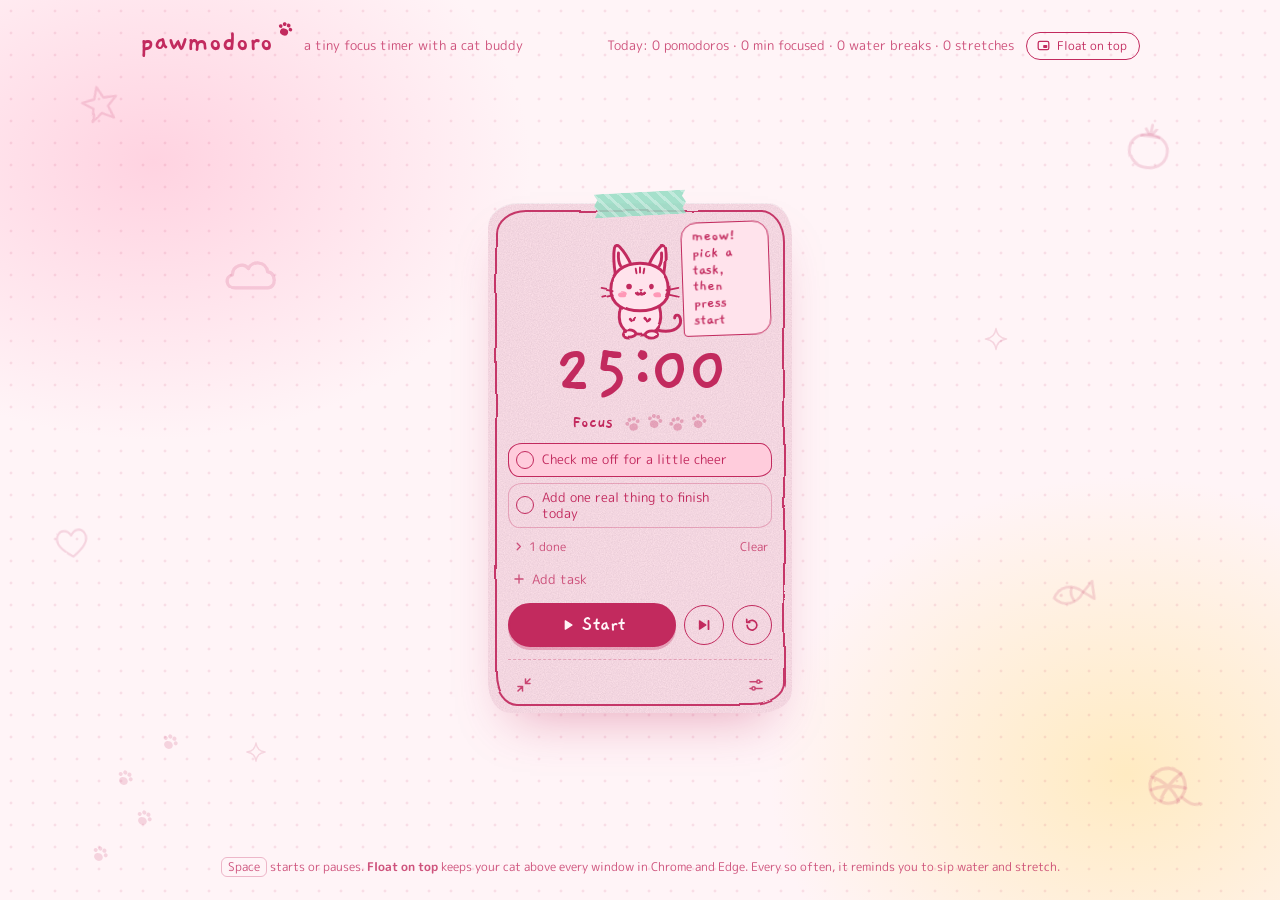
==== commit 3ce986d5: "Trim the timer's bottom bar, smaller coffee button, sideways card on medium windows - The timer card" ====
--- a/app/index.html
+++ b/app/index.html
@@ -195,6 +195,7 @@
 .icon svg{width:18px;height:18px}
 .icon:hover,.icon[aria-pressed="true"]{background:var(--paper-hi);opacity:1}
 .spacer{flex:1}
+.sound{display:flex;align-items:center;gap:4px}
 .vol{-webkit-appearance:none;appearance:none;width:86px;height:18px;background:transparent;cursor:pointer;margin:0}
 .vol::-webkit-slider-runnable-track{height:4px;border-radius:4px;background:linear-gradient(to right,var(--ink) var(--fill,60%),var(--line) 0)}
 .vol::-webkit-slider-thumb{-webkit-appearance:none;width:14px;height:14px;margin-top:-5px;border-radius:50%;background:var(--thumb);border:2px solid var(--ink)}
@@ -362,6 +363,7 @@
     <h1 class="brand"><span class="wordmark">pawmodoro<svg class="wm-paw" aria-hidden="true"><use href="#i-paw"/></svg></span><span class="tag" id="tag">a tiny focus timer with a cat buddy</span></h1>
     <div class="top-right">
       <p class="today" id="today">Today: 0 pomodoros · 0 min focused</p>
+      <button class="install" id="float-top" type="button" hidden><svg aria-hidden="true"><use href="#i-float"/></svg><span>Float on top</span></button>
       <a class="install" id="mac-link" href="../" target="_blank" rel="noopener" hidden><svg aria-hidden="true"><use href="#i-paw"/></svg>Get the Mac app</a>
       <button class="install" id="install" type="button" hidden><svg aria-hidden="true"><use href="#i-install"/></svg>Install app</button>
     </div>
@@ -528,6 +530,9 @@
         <div class="setting"><span>Long break</span>
           <div class="stepper" data-key="long"><button type="button" data-d="-1" aria-label="Shorter long break"><svg aria-hidden="true"><use href="#i-minus"/></svg></button><output id="out-long">15</output><button type="button" data-d="1" aria-label="Longer long break"><svg aria-hidden="true"><use href="#i-plus"/></svg></button><span class="unit">min</span></div>
         </div>
+        <div class="setting"><span>Sound</span>
+          <div class="sound"><button class="icon" id="mute" type="button" aria-label="Mute sounds" title="Sound"><svg aria-hidden="true"><use href="#i-speaker"/></svg></button><input class="vol" id="vol" type="range" min="0" max="100" value="60" aria-label="Sound volume"></div>
+        </div>
         <label class="switch-row" for="notify"><span>Desktop notifications</span><input class="switch" type="checkbox" id="notify"></label>
         <div class="setting"><span>Focus buddy</span>
           <div class="seg seg-sm" id="buddy-seg" role="radiogroup" aria-label="Focus buddy">
@@ -551,14 +556,9 @@
       </div>
 
       <footer class="bar">
-        <button class="icon" id="mute" type="button" aria-label="Mute sounds" title="Sound"><svg aria-hidden="true"><use href="#i-speaker"/></svg></button>
-        <input class="vol" id="vol" type="range" min="0" max="100" value="60" aria-label="Sound volume">
+        <button class="icon" id="mini-btn" type="button" aria-label="Shrink to mini timer" title="Mini mode"><svg aria-hidden="true"><use href="#i-shrink"/></svg></button>
         <span class="spacer"></span>
-        <button class="icon" id="float-btn" type="button" aria-label="Float on top of your screen" title="Float on top"><svg aria-hidden="true"><use href="#i-float"/></svg></button>
-        <button class="icon" id="look" type="button" aria-label="Theme" title="Theme"><svg aria-hidden="true"><use href="#i-auto"/></svg></button>
-        <button class="icon" id="mini-btn" type="button" aria-label="Shrink to mini timer" title="Mini mode"><svg aria-hidden="true"><use href="#i-shrink"/></svg></button>
         <button class="icon" id="settings-btn" type="button" aria-label="Settings" aria-pressed="false" title="Settings"><svg aria-hidden="true"><use href="#i-tune"/></svg></button>
-        <button class="icon" id="hide-btn" type="button" aria-label="Hide. Click the paw in the menu bar to bring it back" title="Hide" hidden><svg aria-hidden="true"><use href="#i-minus"/></svg></button>
       </footer>
     </section>
 
@@ -584,7 +584,6 @@
       <div class="mini-time" id="mini-time" role="timer" aria-label="Time left"></div>
       <button class="icon mini-nudge" id="mini-nudge" type="button" aria-label="Done" hidden><svg aria-hidden="true"><use href="#i-water"/></svg></button>
       <button class="go" id="mini-go" type="button" aria-label="Start"><svg aria-hidden="true"><use href="#i-play"/></svg></button>
-      <button class="icon" id="mini-float" type="button" aria-label="Float on top of your screen" title="Float on top"><svg aria-hidden="true"><use href="#i-float"/></svg></button>
       <button class="icon" id="mini-expand" type="button" aria-label="Open the full timer" title="Full timer"><svg aria-hidden="true"><use href="#i-expand"/></svg></button>
     </section>
 
@@ -595,7 +594,7 @@
     </div>
   </main>
 
-  <p class="hint"><kbd>Space</kbd> starts or pauses. The float button keeps <span id="hint-buddy">your cat</span> on top of every window in Chrome and Edge. Every so often, it reminds you to sip water and stretch.</p>
+  <p class="hint"><kbd>Space</kbd> starts or pauses. <b>Float on top</b> keeps <span id="hint-buddy">your cat</span> above every window in Chrome and Edge. Every so often, it reminds you to sip water and stretch.</p>
 </div>
 
 <script src="app.js"></script>
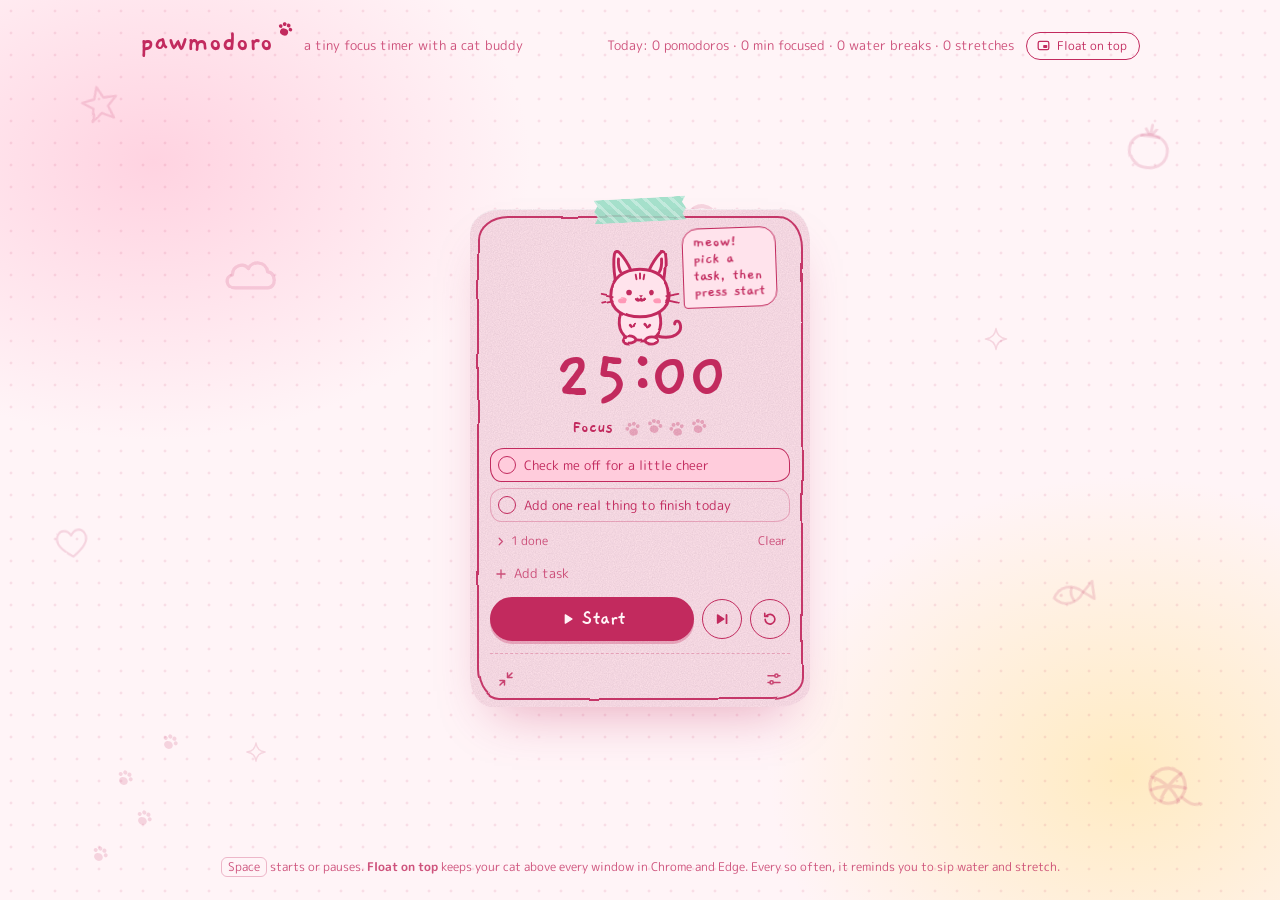
==== commit 121a3173: "Trendy color palettes and a wider timer card - Palettes are now named after cozy food and drink tren" ====
--- a/app/index.html
+++ b/app/index.html
@@ -64,7 +64,7 @@
   box-shadow:var(--card-shadow);-webkit-backdrop-filter:var(--glass);backdrop-filter:var(--glass);
 }
 .card{
-  width:min(304px,100%);
+  width:min(340px,100%);
   border-radius:30px 24px 32px 22px / 24px 32px 22px 30px;
   padding:20px 20px 12px;
 }
@@ -142,7 +142,10 @@
 .dot:nth-child(even){transform:rotate(14deg) translateY(-1.5px)}
 
 /* tasks */
-.tasks{list-style:none;margin:0;padding:0;display:flex;flex-direction:column;gap:6px;max-height:8.9rem;overflow-y:auto;scrollbar-width:thin}
+.tasks{list-style:none;margin:0;padding:0;display:flex;flex-direction:column;gap:6px;max-height:8.9rem;overflow-y:auto;scrollbar-width:thin;scrollbar-color:var(--line) transparent}
+.tasks::-webkit-scrollbar{width:6px}
+.tasks::-webkit-scrollbar-thumb{background:var(--line);border-radius:6px}
+.tasks::-webkit-scrollbar-track{background:transparent}
 .task{
   display:flex;align-items:center;gap:8px;padding:5px 6px 5px 7px;
   border:1.6px solid var(--line);border-radius:14px 12px 15px 11px / 12px 15px 11px 14px;
@@ -226,8 +229,8 @@
 .seg button[aria-checked="true"]{background:var(--btn-bg);color:var(--btn-fg);text-shadow:none}
 
 /* color swatches */
-.swatches{display:grid;grid-template-columns:repeat(4,1fr);gap:8px 4px}
-.sw{display:flex;flex-direction:column;align-items:center;gap:4px;border:0;background:none;padding:3px 0;border-radius:12px;font-size:.64rem;color:var(--ink-soft)}
+.swatches{display:grid;grid-template-columns:repeat(4,1fr);gap:10px 4px}
+.sw{display:flex;flex-direction:column;align-items:center;gap:4px;border:0;background:none;padding:3px 0;border-radius:12px;font-size:.62rem;line-height:1.15;text-align:center;color:var(--ink-soft)}
 .sw-dot{position:relative;width:30px;height:30px;border-radius:50%;background:var(--sw-paper);border:2px solid var(--sw-ink);transition:transform .15s}
 .sw-dot::after{content:"";position:absolute;inset:8px;border-radius:50%;background:var(--sw-ink)}
 .sw:hover .sw-dot{transform:scale(1.08) rotate(-6deg)}
@@ -282,7 +285,7 @@
 .in-app .desk{display:block;min-height:0;padding:0;background:none;overflow:visible}
 .in-app .topbar,.in-app .hint,.in-app .doodles,.in-app .floating-note{display:none!important}
 .in-app .stage{display:inline-block;width:auto;padding:20px 18px 26px}
-.in-app .card{width:304px}
+.in-app .card{width:340px}
 .in-app .tape,.in-app .bunny-wrap,.in-app .time,.in-app .phase-row,.in-app .mini .bunny,.in-app .mini-time{cursor:grab}
 /* the Mac app paints real frosted glass behind the card, so the tint can be light */
 html.in-app[data-look="glass"]{--paper:rgba(40,40,52,.16)}
@@ -542,14 +545,14 @@
         </div>
         <div class="setting stack"><span>Colors</span>
           <div class="swatches" id="seg" role="radiogroup" aria-label="Colors">
-            <button type="button" class="sw" role="radio" data-look="auto" title="Strawberry by day, Midnight at night" style="--sw-paper:linear-gradient(135deg,#FFE3EC 50%,#252B63 50%);--sw-ink:#C22A5E"><span class="sw-dot"></span><span class="sw-name">Auto</span></button>
-            <button type="button" class="sw" role="radio" data-look="strawberry" style="--sw-paper:#FFE3EC;--sw-ink:#C22A5E"><span class="sw-dot"></span><span class="sw-name">Strawberry</span></button>
-            <button type="button" class="sw" role="radio" data-look="matcha" style="--sw-paper:#E6F3DA;--sw-ink:#366E3A"><span class="sw-dot"></span><span class="sw-name">Matcha</span></button>
-            <button type="button" class="sw" role="radio" data-look="blueberry" style="--sw-paper:#E5EAFF;--sw-ink:#3B4CC0"><span class="sw-dot"></span><span class="sw-name">Blueberry</span></button>
-            <button type="button" class="sw" role="radio" data-look="lavender" style="--sw-paper:#EEE4FF;--sw-ink:#6A3FB5"><span class="sw-dot"></span><span class="sw-name">Taro</span></button>
-            <button type="button" class="sw" role="radio" data-look="peach" style="--sw-paper:#FFE7D5;--sw-ink:#B0462A"><span class="sw-dot"></span><span class="sw-name">Peach</span></button>
-            <button type="button" class="sw" role="radio" data-look="midnight" style="--sw-paper:#252B63;--sw-ink:#FFE7A8"><span class="sw-dot"></span><span class="sw-name">Midnight</span></button>
-            <button type="button" class="sw" role="radio" data-look="glass" style="--sw-paper:linear-gradient(135deg,#FF9DC0,#9A86C9 55%,#8FD8C8);--sw-ink:#FFFFFF"><span class="sw-dot"></span><span class="sw-name">Glass</span></button>
+            <button type="button" class="sw" role="radio" data-look="auto" title="Strawberry milk by day, Cherry cola at night" style="--sw-paper:linear-gradient(135deg,#FFE3EC 50%,#3E1520 50%);--sw-ink:#C22A5E"><span class="sw-dot"></span><span class="sw-name">auto</span></button>
+            <button type="button" class="sw" role="radio" data-look="strawberry" style="--sw-paper:#FFE3EC;--sw-ink:#C22A5E"><span class="sw-dot"></span><span class="sw-name">strawberry milk</span></button>
+            <button type="button" class="sw" role="radio" data-look="matcha" style="--sw-paper:#E6F3DA;--sw-ink:#366E3A"><span class="sw-dot"></span><span class="sw-name">matcha</span></button>
+            <button type="button" class="sw" role="radio" data-look="strawmatcha" style="--sw-paper:linear-gradient(180deg,#FFD6E3 50%,#BFE3B0 50%);--sw-ink:#346C38"><span class="sw-dot"></span><span class="sw-name">strawberry matcha</span></button>
+            <button type="button" class="sw" role="radio" data-look="ube" style="--sw-paper:#EEE3FA;--sw-ink:#5C2D91"><span class="sw-dot"></span><span class="sw-name">ube</span></button>
+            <button type="button" class="sw" role="radio" data-look="pistachio" style="--sw-paper:#EEF2D6;--sw-ink:#5C3A26"><span class="sw-dot"></span><span class="sw-name">pistachio</span></button>
+            <button type="button" class="sw" role="radio" data-look="cherry" style="--sw-paper:#3E1520;--sw-ink:#FFCDD6"><span class="sw-dot"></span><span class="sw-name">cherry cola</span></button>
+            <button type="button" class="sw" role="radio" data-look="glass" style="--sw-paper:linear-gradient(135deg,#FF9DC0,#9A86C9 55%,#8FD8C8);--sw-ink:#FFFFFF"><span class="sw-dot"></span><span class="sw-name">glass</span></button>
           </div>
         </div>
         <button class="go" id="settings-done" type="button">Done</button>
--- a/palettes.css
+++ b/palettes.css
@@ -1,4 +1,4 @@
-/* Pawmodoro color palettes, shared by the landing page and the timer app. */
+/* Pawmodoro color palettes, shared by the landing page and the timer app. Each is named after a cozy food or drink trend. */
 :root{
   --desk:#FFF4F7;
   --blob-a:#FFD3E1;
@@ -27,52 +27,52 @@
 }
 @media (prefers-color-scheme: dark){
 :root:not([data-theme="light"]){
-  --desk:#131938;
-  --blob-a:#272E6B;
-  --blob-b:#3A2560;
-  --doodle:rgba(255,231,168,0.14);
-  --paper:#252B63;
-  --paper-hi:#313A7C;
-  --thumb:#252B63;
-  --ink:#FFE7A8;
-  --ink-soft:rgba(255,231,168,0.76);
-  --line:rgba(255,231,168,0.3);
-  --btn-bg:#FFE7A8;
-  --btn-fg:#252B63;
-  --blush:#FF9EC0;
-  --bunny-fill:#252B63;
+  --desk:#1E0A10;
+  --blob-a:#4A1424;
+  --blob-b:#2B1430;
+  --doodle:rgba(255,205,214,0.14);
+  --paper:#3E1520;
+  --paper-hi:#521C2A;
+  --thumb:#3E1520;
+  --ink:#FFCDD6;
+  --ink-soft:rgba(255,205,214,0.76);
+  --line:rgba(255,205,214,0.3);
+  --btn-bg:#FFCDD6;
+  --btn-fg:#3E1520;
+  --blush:#FF7FA0;
+  --bunny-fill:#3E1520;
   --card-shadow:0 1px 0 rgba(255,255,255,.08) inset, 0 26px 60px -20px rgba(0,0,0,.65);
   --glass:none;
   --grain:0.3;
   --grain-blend:screen;
   --tshadow:none;
-  --tape:rgba(255,158,192,.62);
-  --grid:rgba(255,231,168,0.09);
+  --tape:rgba(255,120,140,.6);
+  --grid:rgba(255,205,214,0.09);
   color-scheme:dark;
 }
 }
 :root[data-theme="dark"]{
-  --desk:#131938;
-  --blob-a:#272E6B;
-  --blob-b:#3A2560;
-  --doodle:rgba(255,231,168,0.14);
-  --paper:#252B63;
-  --paper-hi:#313A7C;
-  --thumb:#252B63;
-  --ink:#FFE7A8;
-  --ink-soft:rgba(255,231,168,0.76);
-  --line:rgba(255,231,168,0.3);
-  --btn-bg:#FFE7A8;
-  --btn-fg:#252B63;
-  --blush:#FF9EC0;
-  --bunny-fill:#252B63;
+  --desk:#1E0A10;
+  --blob-a:#4A1424;
+  --blob-b:#2B1430;
+  --doodle:rgba(255,205,214,0.14);
+  --paper:#3E1520;
+  --paper-hi:#521C2A;
+  --thumb:#3E1520;
+  --ink:#FFCDD6;
+  --ink-soft:rgba(255,205,214,0.76);
+  --line:rgba(255,205,214,0.3);
+  --btn-bg:#FFCDD6;
+  --btn-fg:#3E1520;
+  --blush:#FF7FA0;
+  --bunny-fill:#3E1520;
   --card-shadow:0 1px 0 rgba(255,255,255,.08) inset, 0 26px 60px -20px rgba(0,0,0,.65);
   --glass:none;
   --grain:0.3;
   --grain-blend:screen;
   --tshadow:none;
-  --tape:rgba(255,158,192,.62);
-  --grid:rgba(255,231,168,0.09);
+  --tape:rgba(255,120,140,.6);
+  --grid:rgba(255,205,214,0.09);
   color-scheme:dark;
 }
 /* The app's own color picker wins over the viewer's theme when set */
@@ -124,100 +124,100 @@
   --grid:rgba(54,110,58,0.11);
   color-scheme:light;
 }
-:root[data-look="blueberry"]{
-  --desk:#F4F6FF;
-  --blob-a:#DCE2FF;
-  --blob-b:#FFE4EF;
-  --doodle:rgba(59,76,192,0.16);
-  --paper:#E5EAFF;
-  --paper-hi:#D2DAFF;
-  --thumb:#E5EAFF;
-  --ink:#3B4CC0;
-  --ink-soft:rgba(59,76,192,0.8);
-  --line:rgba(59,76,192,0.3);
-  --btn-bg:#3B4CC0;
-  --btn-fg:#F4F6FF;
-  --blush:#FFADC6;
-  --bunny-fill:#E5EAFF;
-  --card-shadow:0 1px 0 rgba(255,255,255,.7) inset, 0 26px 50px -24px rgba(59,76,192,0.4);
-  --glass:none;
-  --grain:0.55;
-  --grain-blend:multiply;
-  --tshadow:none;
-  --tape:rgba(255,221,128,.9);
-  --grid:rgba(59,76,192,0.11);
-  color-scheme:light;
-}
-:root[data-look="lavender"]{
-  --desk:#F9F4FF;
-  --blob-a:#E7DAFF;
-  --blob-b:#D9F3EC;
-  --doodle:rgba(106,63,181,0.16);
-  --paper:#EEE4FF;
-  --paper-hi:#DFCFFF;
-  --thumb:#EEE4FF;
-  --ink:#6A3FB5;
-  --ink-soft:rgba(106,63,181,0.8);
-  --line:rgba(106,63,181,0.3);
-  --btn-bg:#6A3FB5;
-  --btn-fg:#F9F4FF;
-  --blush:#FFA6C4;
-  --bunny-fill:#EEE4FF;
-  --card-shadow:0 1px 0 rgba(255,255,255,.7) inset, 0 26px 50px -24px rgba(106,63,181,0.4);
-  --glass:none;
-  --grain:0.55;
-  --grain-blend:multiply;
-  --tshadow:none;
-  --tape:rgba(150,220,196,.85);
-  --grid:rgba(106,63,181,0.11);
-  color-scheme:light;
-}
-:root[data-look="peach"]{
-  --desk:#FFF7F0;
-  --blob-a:#FFDDC4;
-  --blob-b:#FFF0B5;
-  --doodle:rgba(176,70,42,0.16);
-  --paper:#FFE7D5;
-  --paper-hi:#FFD6B8;
-  --thumb:#FFE7D5;
-  --ink:#B0462A;
-  --ink-soft:rgba(176,70,42,0.8);
-  --line:rgba(176,70,42,0.3);
-  --btn-bg:#B0462A;
-  --btn-fg:#FFF7F0;
-  --blush:#FF9A8B;
-  --bunny-fill:#FFE7D5;
-  --card-shadow:0 1px 0 rgba(255,255,255,.7) inset, 0 26px 50px -24px rgba(176,70,42,0.4);
-  --glass:none;
-  --grain:0.55;
-  --grain-blend:multiply;
-  --tshadow:none;
-  --tape:rgba(160,212,240,.9);
-  --grid:rgba(176,70,42,0.11);
-  color-scheme:light;
-}
-:root[data-look="midnight"]{
-  --desk:#131938;
-  --blob-a:#272E6B;
-  --blob-b:#3A2560;
-  --doodle:rgba(255,231,168,0.14);
-  --paper:#252B63;
-  --paper-hi:#313A7C;
-  --thumb:#252B63;
-  --ink:#FFE7A8;
-  --ink-soft:rgba(255,231,168,0.76);
-  --line:rgba(255,231,168,0.3);
-  --btn-bg:#FFE7A8;
-  --btn-fg:#252B63;
-  --blush:#FF9EC0;
-  --bunny-fill:#252B63;
+:root[data-look="strawmatcha"]{
+  --desk:#FFF5F8;
+  --blob-a:#FFD6E3;
+  --blob-b:#DDEFD0;
+  --doodle:rgba(52,108,56,0.16);
+  --paper:#FFE6EE;
+  --paper-hi:#FFD1DF;
+  --thumb:#FFE6EE;
+  --ink:#346C38;
+  --ink-soft:rgba(52,108,56,0.8);
+  --line:rgba(52,108,56,0.3);
+  --btn-bg:#346C38;
+  --btn-fg:#FFF3F7;
+  --blush:#FF8FB1;
+  --bunny-fill:#FFE6EE;
+  --card-shadow:0 1px 0 rgba(255,255,255,.7) inset, 0 26px 50px -24px rgba(52,108,56,0.4);
+  --glass:none;
+  --grain:0.55;
+  --grain-blend:multiply;
+  --tshadow:none;
+  --tape:rgba(150,205,140,.88);
+  --grid:rgba(52,108,56,0.11);
+  color-scheme:light;
+}
+:root[data-look="ube"]{
+  --desk:#F8F3FF;
+  --blob-a:#E6D6FA;
+  --blob-b:#FFF0C2;
+  --doodle:rgba(92,45,145,0.16);
+  --paper:#EEE3FA;
+  --paper-hi:#E0CFF5;
+  --thumb:#EEE3FA;
+  --ink:#5C2D91;
+  --ink-soft:rgba(92,45,145,0.8);
+  --line:rgba(92,45,145,0.3);
+  --btn-bg:#5C2D91;
+  --btn-fg:#F8F2FF;
+  --blush:#FFA6C9;
+  --bunny-fill:#EEE3FA;
+  --card-shadow:0 1px 0 rgba(255,255,255,.7) inset, 0 26px 50px -24px rgba(92,45,145,0.4);
+  --glass:none;
+  --grain:0.55;
+  --grain-blend:multiply;
+  --tshadow:none;
+  --tape:rgba(255,226,140,.9);
+  --grid:rgba(92,45,145,0.11);
+  color-scheme:light;
+}
+:root[data-look="pistachio"]{
+  --desk:#F8F9EC;
+  --blob-a:#E3ECC0;
+  --blob-b:#F2DCC8;
+  --doodle:rgba(92,58,38,0.16);
+  --paper:#EEF2D6;
+  --paper-hi:#E1E9BE;
+  --thumb:#EEF2D6;
+  --ink:#5C3A26;
+  --ink-soft:rgba(92,58,38,0.8);
+  --line:rgba(92,58,38,0.3);
+  --btn-bg:#5C3A26;
+  --btn-fg:#F7F8EA;
+  --blush:#F4A7A0;
+  --bunny-fill:#EEF2D6;
+  --card-shadow:0 1px 0 rgba(255,255,255,.7) inset, 0 26px 50px -24px rgba(92,58,38,0.4);
+  --glass:none;
+  --grain:0.55;
+  --grain-blend:multiply;
+  --tshadow:none;
+  --tape:rgba(176,206,120,.9);
+  --grid:rgba(92,58,38,0.11);
+  color-scheme:light;
+}
+:root[data-look="cherry"]{
+  --desk:#1E0A10;
+  --blob-a:#4A1424;
+  --blob-b:#2B1430;
+  --doodle:rgba(255,205,214,0.14);
+  --paper:#3E1520;
+  --paper-hi:#521C2A;
+  --thumb:#3E1520;
+  --ink:#FFCDD6;
+  --ink-soft:rgba(255,205,214,0.76);
+  --line:rgba(255,205,214,0.3);
+  --btn-bg:#FFCDD6;
+  --btn-fg:#3E1520;
+  --blush:#FF7FA0;
+  --bunny-fill:#3E1520;
   --card-shadow:0 1px 0 rgba(255,255,255,.08) inset, 0 26px 60px -20px rgba(0,0,0,.65);
   --glass:none;
   --grain:0.3;
   --grain-blend:screen;
   --tshadow:none;
-  --tape:rgba(255,158,192,.62);
-  --grid:rgba(255,231,168,0.09);
+  --tape:rgba(255,120,140,.6);
+  --grid:rgba(255,205,214,0.09);
   color-scheme:dark;
 }
 :root[data-look="glass"]{
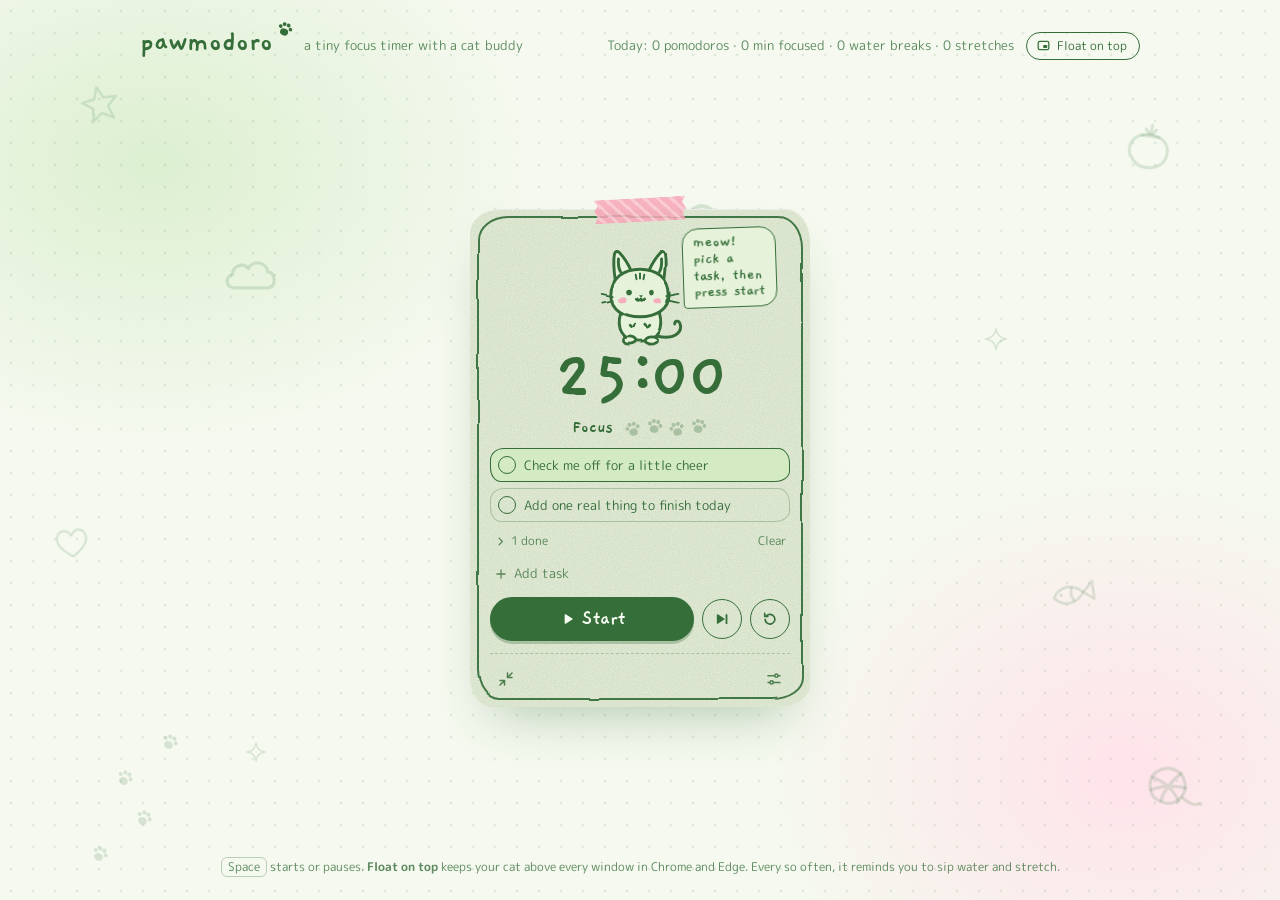
==== commit 68762975: "Just two colors: Matcha by day, Sushi at night - Matcha is the default. Sushi is a cozy dark maki ro" ====
--- a/app/index.html
+++ b/app/index.html
@@ -229,7 +229,7 @@
 .seg button[aria-checked="true"]{background:var(--btn-bg);color:var(--btn-fg);text-shadow:none}
 
 /* color swatches */
-.swatches{display:grid;grid-template-columns:repeat(4,1fr);gap:10px 4px}
+.swatches{display:grid;grid-template-columns:repeat(3,1fr);gap:10px 4px}
 .sw{display:flex;flex-direction:column;align-items:center;gap:4px;border:0;background:none;padding:3px 0;border-radius:12px;font-size:.62rem;line-height:1.15;text-align:center;color:var(--ink-soft)}
 .sw-dot{position:relative;width:30px;height:30px;border-radius:50%;background:var(--sw-paper);border:2px solid var(--sw-ink);transition:transform .15s}
 .sw-dot::after{content:"";position:absolute;inset:8px;border-radius:50%;background:var(--sw-ink)}
@@ -545,14 +545,9 @@
         </div>
         <div class="setting stack"><span>Colors</span>
           <div class="swatches" id="seg" role="radiogroup" aria-label="Colors">
-            <button type="button" class="sw" role="radio" data-look="auto" title="Strawberry milk by day, Cherry cola at night" style="--sw-paper:linear-gradient(135deg,#FFE3EC 50%,#3E1520 50%);--sw-ink:#C22A5E"><span class="sw-dot"></span><span class="sw-name">auto</span></button>
-            <button type="button" class="sw" role="radio" data-look="strawberry" style="--sw-paper:#FFE3EC;--sw-ink:#C22A5E"><span class="sw-dot"></span><span class="sw-name">strawberry milk</span></button>
+            <button type="button" class="sw" role="radio" data-look="auto" title="Matcha by day, Sushi at night" style="--sw-paper:linear-gradient(135deg,#E6F3DA 50%,#1F2B25 50%);--sw-ink:#366E3A"><span class="sw-dot"></span><span class="sw-name">auto</span></button>
             <button type="button" class="sw" role="radio" data-look="matcha" style="--sw-paper:#E6F3DA;--sw-ink:#366E3A"><span class="sw-dot"></span><span class="sw-name">matcha</span></button>
-            <button type="button" class="sw" role="radio" data-look="strawmatcha" style="--sw-paper:linear-gradient(180deg,#FFD6E3 50%,#BFE3B0 50%);--sw-ink:#346C38"><span class="sw-dot"></span><span class="sw-name">strawberry matcha</span></button>
-            <button type="button" class="sw" role="radio" data-look="ube" style="--sw-paper:#EEE3FA;--sw-ink:#5C2D91"><span class="sw-dot"></span><span class="sw-name">ube</span></button>
-            <button type="button" class="sw" role="radio" data-look="pistachio" style="--sw-paper:#EEF2D6;--sw-ink:#5C3A26"><span class="sw-dot"></span><span class="sw-name">pistachio</span></button>
-            <button type="button" class="sw" role="radio" data-look="cherry" style="--sw-paper:#3E1520;--sw-ink:#FFCDD6"><span class="sw-dot"></span><span class="sw-name">cherry cola</span></button>
-            <button type="button" class="sw" role="radio" data-look="glass" style="--sw-paper:linear-gradient(135deg,#FF9DC0,#9A86C9 55%,#8FD8C8);--sw-ink:#FFFFFF"><span class="sw-dot"></span><span class="sw-name">glass</span></button>
+            <button type="button" class="sw" role="radio" data-look="sushi" style="--sw-paper:radial-gradient(circle,#FF8A65 0 34%,#FFF4E6 35% 100%);--sw-ink:#1F2B25"><span class="sw-dot"></span><span class="sw-name">sushi</span></button>
           </div>
         </div>
         <button class="go" id="settings-done" type="button">Done</button>
--- a/palettes.css
+++ b/palettes.css
@@ -1,105 +1,81 @@
-/* Pawmodoro color palettes, shared by the landing page and the timer app. Each is named after a cozy food or drink trend. */
+/* Pawmodoro colors: Matcha by day, Sushi (a maki roll) at night. Shared by the landing page and the timer app. */
 :root{
-  --desk:#FFF4F7;
-  --blob-a:#FFD3E1;
-  --blob-b:#FFEBC2;
-  --doodle:rgba(194,42,94,0.16);
-  --paper:#FFE3EC;
-  --paper-hi:#FFCCDC;
-  --thumb:#FFE3EC;
-  --ink:#C22A5E;
-  --ink-soft:rgba(194,42,94,0.8);
-  --line:rgba(194,42,94,0.3);
-  --btn-bg:#C22A5E;
-  --btn-fg:#FFF4F7;
-  --blush:#FF8FB1;
-  --bunny-fill:#FFE3EC;
-  --card-shadow:0 1px 0 rgba(255,255,255,.7) inset, 0 26px 50px -24px rgba(194,42,94,0.4);
+  --desk:#F5F9EF;
+  --blob-a:#DCEFD0;
+  --blob-b:#FFE3EA;
+  --doodle:rgba(54,110,58,0.16);
+  --paper:#E6F3DA;
+  --paper-hi:#D3EAC2;
+  --thumb:#E6F3DA;
+  --ink:#366E3A;
+  --ink-soft:rgba(54,110,58,0.8);
+  --line:rgba(54,110,58,0.3);
+  --btn-bg:#366E3A;
+  --btn-fg:#F5FBF0;
+  --blush:#F7A6B8;
+  --bunny-fill:#E6F3DA;
+  --card-shadow:0 1px 0 rgba(255,255,255,.7) inset, 0 26px 50px -24px rgba(54,110,58,0.4);
   --glass:none;
   --grain:0.55;
   --grain-blend:multiply;
   --tshadow:none;
-  --tape:rgba(150,220,196,.85);
-  --grid:rgba(194,42,94,0.11);
+  --tape:rgba(247,166,184,.85);
+  --grid:rgba(54,110,58,0.11);
   --font-hand:"Gaegu","Chalkboard SE","Comic Sans MS",cursive;
   --font-ui:"M PLUS Rounded 1c","Hiragino Maru Gothic ProN","Arial Rounded MT Bold",ui-rounded,system-ui,sans-serif;
   --paw:url("data:image/svg+xml,%3Csvg xmlns='http://www.w3.org/2000/svg' viewBox='0 0 24 24'%3E%3Cellipse cx='12' cy='16' rx='5.4' ry='4.6'/%3E%3Ccircle cx='5.2' cy='10.2' r='2.4'/%3E%3Ccircle cx='9.2' cy='6' r='2.5'/%3E%3Ccircle cx='14.8' cy='6' r='2.5'/%3E%3Ccircle cx='18.8' cy='10.2' r='2.4'/%3E%3C/svg%3E");
 }
 @media (prefers-color-scheme: dark){
 :root:not([data-theme="light"]){
-  --desk:#1E0A10;
-  --blob-a:#4A1424;
-  --blob-b:#2B1430;
-  --doodle:rgba(255,205,214,0.14);
-  --paper:#3E1520;
-  --paper-hi:#521C2A;
-  --thumb:#3E1520;
-  --ink:#FFCDD6;
-  --ink-soft:rgba(255,205,214,0.76);
-  --line:rgba(255,205,214,0.3);
-  --btn-bg:#FFCDD6;
-  --btn-fg:#3E1520;
-  --blush:#FF7FA0;
-  --bunny-fill:#3E1520;
+  --desk:#141D19;
+  --blob-a:#26362E;
+  --blob-b:#3A2420;
+  --doodle:rgba(255,244,230,0.13);
+  --paper:#1F2B25;
+  --paper-hi:#2A3A31;
+  --thumb:#1F2B25;
+  --ink:#FFF4E6;
+  --ink-soft:rgba(255,244,230,0.76);
+  --line:rgba(255,244,230,0.28);
+  --btn-bg:#FF8A65;
+  --btn-fg:#1F2B25;
+  --blush:#FF9C80;
+  --bunny-fill:#1F2B25;
   --card-shadow:0 1px 0 rgba(255,255,255,.08) inset, 0 26px 60px -20px rgba(0,0,0,.65);
   --glass:none;
   --grain:0.3;
   --grain-blend:screen;
   --tshadow:none;
-  --tape:rgba(255,120,140,.6);
-  --grid:rgba(255,205,214,0.09);
+  --tape:rgba(168,198,108,.8);
+  --grid:rgba(255,244,230,0.08);
   color-scheme:dark;
 }
 }
 :root[data-theme="dark"]{
-  --desk:#1E0A10;
-  --blob-a:#4A1424;
-  --blob-b:#2B1430;
-  --doodle:rgba(255,205,214,0.14);
-  --paper:#3E1520;
-  --paper-hi:#521C2A;
-  --thumb:#3E1520;
-  --ink:#FFCDD6;
-  --ink-soft:rgba(255,205,214,0.76);
-  --line:rgba(255,205,214,0.3);
-  --btn-bg:#FFCDD6;
-  --btn-fg:#3E1520;
-  --blush:#FF7FA0;
-  --bunny-fill:#3E1520;
+  --desk:#141D19;
+  --blob-a:#26362E;
+  --blob-b:#3A2420;
+  --doodle:rgba(255,244,230,0.13);
+  --paper:#1F2B25;
+  --paper-hi:#2A3A31;
+  --thumb:#1F2B25;
+  --ink:#FFF4E6;
+  --ink-soft:rgba(255,244,230,0.76);
+  --line:rgba(255,244,230,0.28);
+  --btn-bg:#FF8A65;
+  --btn-fg:#1F2B25;
+  --blush:#FF9C80;
+  --bunny-fill:#1F2B25;
   --card-shadow:0 1px 0 rgba(255,255,255,.08) inset, 0 26px 60px -20px rgba(0,0,0,.65);
   --glass:none;
   --grain:0.3;
   --grain-blend:screen;
   --tshadow:none;
-  --tape:rgba(255,120,140,.6);
-  --grid:rgba(255,205,214,0.09);
+  --tape:rgba(168,198,108,.8);
+  --grid:rgba(255,244,230,0.08);
   color-scheme:dark;
 }
 /* The app's own color picker wins over the viewer's theme when set */
-:root[data-look="strawberry"]{
-  --desk:#FFF4F7;
-  --blob-a:#FFD3E1;
-  --blob-b:#FFEBC2;
-  --doodle:rgba(194,42,94,0.16);
-  --paper:#FFE3EC;
-  --paper-hi:#FFCCDC;
-  --thumb:#FFE3EC;
-  --ink:#C22A5E;
-  --ink-soft:rgba(194,42,94,0.8);
-  --line:rgba(194,42,94,0.3);
-  --btn-bg:#C22A5E;
-  --btn-fg:#FFF4F7;
-  --blush:#FF8FB1;
-  --bunny-fill:#FFE3EC;
-  --card-shadow:0 1px 0 rgba(255,255,255,.7) inset, 0 26px 50px -24px rgba(194,42,94,0.4);
-  --glass:none;
-  --grain:0.55;
-  --grain-blend:multiply;
-  --tshadow:none;
-  --tape:rgba(150,220,196,.85);
-  --grid:rgba(194,42,94,0.11);
-  color-scheme:light;
-}
 :root[data-look="matcha"]{
   --desk:#F5F9EF;
   --blob-a:#DCEFD0;
@@ -124,123 +100,27 @@
   --grid:rgba(54,110,58,0.11);
   color-scheme:light;
 }
-:root[data-look="strawmatcha"]{
-  --desk:#FFF5F8;
-  --blob-a:#FFD6E3;
-  --blob-b:#DDEFD0;
-  --doodle:rgba(52,108,56,0.16);
-  --paper:#FFE6EE;
-  --paper-hi:#FFD1DF;
-  --thumb:#FFE6EE;
-  --ink:#346C38;
-  --ink-soft:rgba(52,108,56,0.8);
-  --line:rgba(52,108,56,0.3);
-  --btn-bg:#346C38;
-  --btn-fg:#FFF3F7;
-  --blush:#FF8FB1;
-  --bunny-fill:#FFE6EE;
-  --card-shadow:0 1px 0 rgba(255,255,255,.7) inset, 0 26px 50px -24px rgba(52,108,56,0.4);
-  --glass:none;
-  --grain:0.55;
-  --grain-blend:multiply;
-  --tshadow:none;
-  --tape:rgba(150,205,140,.88);
-  --grid:rgba(52,108,56,0.11);
-  color-scheme:light;
-}
-:root[data-look="ube"]{
-  --desk:#F8F3FF;
-  --blob-a:#E6D6FA;
-  --blob-b:#FFF0C2;
-  --doodle:rgba(92,45,145,0.16);
-  --paper:#EEE3FA;
-  --paper-hi:#E0CFF5;
-  --thumb:#EEE3FA;
-  --ink:#5C2D91;
-  --ink-soft:rgba(92,45,145,0.8);
-  --line:rgba(92,45,145,0.3);
-  --btn-bg:#5C2D91;
-  --btn-fg:#F8F2FF;
-  --blush:#FFA6C9;
-  --bunny-fill:#EEE3FA;
-  --card-shadow:0 1px 0 rgba(255,255,255,.7) inset, 0 26px 50px -24px rgba(92,45,145,0.4);
-  --glass:none;
-  --grain:0.55;
-  --grain-blend:multiply;
-  --tshadow:none;
-  --tape:rgba(255,226,140,.9);
-  --grid:rgba(92,45,145,0.11);
-  color-scheme:light;
-}
-:root[data-look="pistachio"]{
-  --desk:#F8F9EC;
-  --blob-a:#E3ECC0;
-  --blob-b:#F2DCC8;
-  --doodle:rgba(92,58,38,0.16);
-  --paper:#EEF2D6;
-  --paper-hi:#E1E9BE;
-  --thumb:#EEF2D6;
-  --ink:#5C3A26;
-  --ink-soft:rgba(92,58,38,0.8);
-  --line:rgba(92,58,38,0.3);
-  --btn-bg:#5C3A26;
-  --btn-fg:#F7F8EA;
-  --blush:#F4A7A0;
-  --bunny-fill:#EEF2D6;
-  --card-shadow:0 1px 0 rgba(255,255,255,.7) inset, 0 26px 50px -24px rgba(92,58,38,0.4);
-  --glass:none;
-  --grain:0.55;
-  --grain-blend:multiply;
-  --tshadow:none;
-  --tape:rgba(176,206,120,.9);
-  --grid:rgba(92,58,38,0.11);
-  color-scheme:light;
-}
-:root[data-look="cherry"]{
-  --desk:#1E0A10;
-  --blob-a:#4A1424;
-  --blob-b:#2B1430;
-  --doodle:rgba(255,205,214,0.14);
-  --paper:#3E1520;
-  --paper-hi:#521C2A;
-  --thumb:#3E1520;
-  --ink:#FFCDD6;
-  --ink-soft:rgba(255,205,214,0.76);
-  --line:rgba(255,205,214,0.3);
-  --btn-bg:#FFCDD6;
-  --btn-fg:#3E1520;
-  --blush:#FF7FA0;
-  --bunny-fill:#3E1520;
+:root[data-look="sushi"]{
+  --desk:#141D19;
+  --blob-a:#26362E;
+  --blob-b:#3A2420;
+  --doodle:rgba(255,244,230,0.13);
+  --paper:#1F2B25;
+  --paper-hi:#2A3A31;
+  --thumb:#1F2B25;
+  --ink:#FFF4E6;
+  --ink-soft:rgba(255,244,230,0.76);
+  --line:rgba(255,244,230,0.28);
+  --btn-bg:#FF8A65;
+  --btn-fg:#1F2B25;
+  --blush:#FF9C80;
+  --bunny-fill:#1F2B25;
   --card-shadow:0 1px 0 rgba(255,255,255,.08) inset, 0 26px 60px -20px rgba(0,0,0,.65);
   --glass:none;
   --grain:0.3;
   --grain-blend:screen;
   --tshadow:none;
-  --tape:rgba(255,120,140,.6);
-  --grid:rgba(255,205,214,0.09);
+  --tape:rgba(168,198,108,.8);
+  --grid:rgba(255,244,230,0.08);
   color-scheme:dark;
 }
-:root[data-look="glass"]{
-  --desk:#9A86C9;
-  --blob-a:#FF9DC0;
-  --blob-b:#8FD8C8;
-  --doodle:rgba(255,255,255,.5);
-  --paper:rgba(58,58,72,.36);
-  --paper-hi:rgba(255,255,255,.14);
-  --thumb:#FFFFFF;
-  --ink:#FFFFFF;
-  --ink-soft:rgba(255,255,255,.84);
-  --line:rgba(255,255,255,.4);
-  --btn-bg:rgba(255,255,255,.92);
-  --btn-fg:#3E3E4C;
-  --blush:#FFB0CF;
-  --bunny-fill:transparent;
-  --card-shadow:0 1px 0 rgba(255,255,255,.3) inset, 0 26px 50px -20px rgba(30,30,50,.45);
-  --glass:blur(20px) saturate(1.3);
-  --grain:0;
-  --grain-blend:normal;
-  --tshadow:0 1px 2px rgba(20,20,40,.25);
-  --tape:rgba(255,255,255,.42);
-  --grid:rgba(255,255,255,.2);
-  color-scheme:dark;
-}
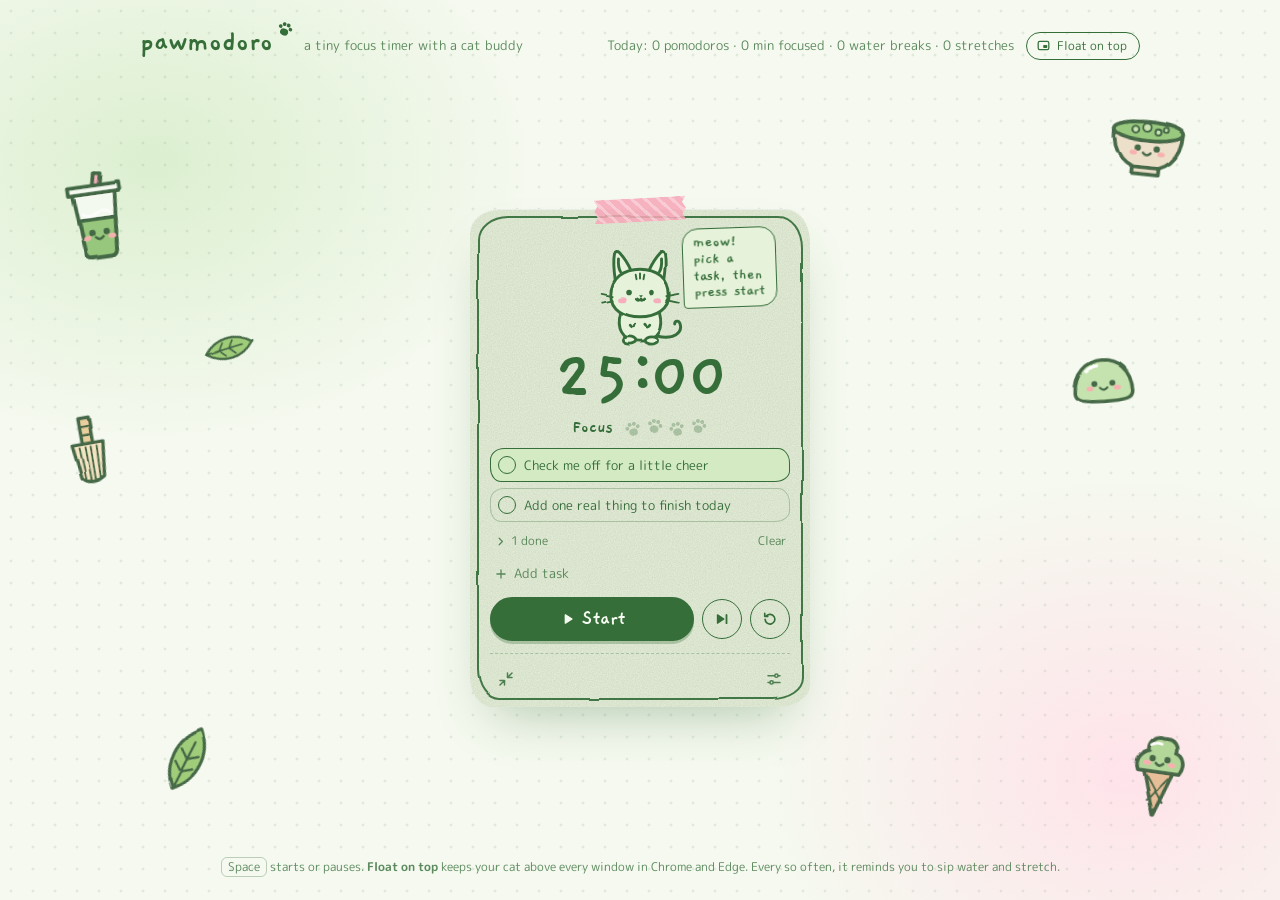
==== commit a04d085e: "Matcha stickers on the desk, and no bubble when switching colors - In Matcha, the desk shows little " ====
--- a/app/index.html
+++ b/app/index.html
@@ -229,10 +229,10 @@
 .seg button[aria-checked="true"]{background:var(--btn-bg);color:var(--btn-fg);text-shadow:none}
 
 /* color swatches */
-.swatches{display:grid;grid-template-columns:repeat(3,1fr);gap:10px 4px}
+.swatches{display:flex;gap:18px}
 .sw{display:flex;flex-direction:column;align-items:center;gap:4px;border:0;background:none;padding:3px 0;border-radius:12px;font-size:.62rem;line-height:1.15;text-align:center;color:var(--ink-soft)}
 .sw-dot{position:relative;width:30px;height:30px;border-radius:50%;background:var(--sw-paper);border:2px solid var(--sw-ink);transition:transform .15s}
-.sw-dot::after{content:"";position:absolute;inset:8px;border-radius:50%;background:var(--sw-ink)}
+.sw-dot::after{content:"";position:absolute;inset:8px;border-radius:50%;background:var(--sw-dot,var(--sw-ink))}
 .sw:hover .sw-dot{transform:scale(1.08) rotate(-6deg)}
 .sw[aria-checked="true"]{color:var(--ink);font-weight:700}
 .sw[aria-checked="true"] .sw-dot{box-shadow:0 0 0 2.5px var(--paper-hi),0 0 0 4.5px var(--ink)}
@@ -332,6 +332,20 @@
   <symbol id="i-dock" viewBox="0 0 24 24"><g fill="none" stroke="currentColor" stroke-width="2" stroke-linecap="round" stroke-linejoin="round"><rect x="3.5" y="5.5" width="17" height="13" rx="2.5"/><path d="M15 9 L9.5 14.5 M9.5 10 V14.5 H14"/></g></symbol>
   <symbol id="i-later" viewBox="0 0 24 24"><g fill="none" stroke="currentColor" stroke-width="2" stroke-linecap="round" stroke-linejoin="round"><circle cx="12" cy="13" r="7"/><path d="M12 9.5 V13 L14.5 14.5 M5 5 L7.5 3 M19 5 L16.5 3"/></g></symbol>
   <symbol id="i-install" viewBox="0 0 24 24"><g fill="none" stroke="currentColor" stroke-width="2" stroke-linecap="round" stroke-linejoin="round"><path d="M12 4 V14 M8 10.5 L12 14.5 L16 10.5"/><path d="M5 15.5 V18.5 H19 V15.5"/></g></symbol>
+  <!-- matcha doodles, shown on the desk in the Matcha colors -->
+  <symbol id="m-latte" viewBox="0 0 36 48"><g filter="url(#wobble)" stroke="#2E5631" stroke-width="2" stroke-linecap="round" stroke-linejoin="round"><path fill="#F7A6B8" d="M19 1 L22.5 1.6 L20.5 11 L17 10.4 Z"/><path fill="#F7FBF3" d="M7 11 h22 l-3 31 q-0.3 3 -3 3 h-10 q-2.7 0 -3 -3 z"/><path fill="#8DC26F" d="M8.4 25 h19.2 l-1.6 17 q-0.3 3 -3 3 h-10 q-2.7 0 -3 -3 z"/><path fill="none" stroke="#FFFFFF" stroke-width="1.6" d="M11 22 q3.5 2.5 7 0 q3.5 -2.5 7 0"/><path fill="#F7FBF3" d="M5 7.5 h26 v4 h-26 z"/><circle cx="14" cy="32" r="1.7" fill="#2E5631" stroke="none"/><circle cx="22" cy="32" r="1.7" fill="#2E5631" stroke="none"/><path fill="none" stroke-width="1.4" d="M16 34.4 q2 2.2 4 0"/><ellipse cx="11.4" cy="34.6" rx="2" ry="1.3" fill="#F7A9A8" stroke="none"/><ellipse cx="24.6" cy="34.6" rx="2" ry="1.3" fill="#F7A9A8" stroke="none"/></g></symbol>
+  <symbol id="m-bowl" viewBox="0 0 44 40"><g filter="url(#wobble)" stroke="#2E5631" stroke-width="2" stroke-linecap="round" stroke-linejoin="round"><path fill="#EBDDC6" d="M4 15 C4 29 12 35 22 35 C32 35 40 29 40 15 Z"/><ellipse cx="22" cy="15" rx="18" ry="5" fill="#8DC26F"/><g fill="#C3E2AA" stroke-width="1.1"><circle cx="15" cy="14.5" r="1.8"/><circle cx="21" cy="13" r="2.2"/><circle cx="27" cy="15" r="1.6"/><circle cx="31" cy="13.5" r="1.3"/></g><path fill="#EBDDC6" d="M15 34 h14 v3.5 h-14 z"/><circle cx="17" cy="24" r="1.7" fill="#2E5631" stroke="none"/><circle cx="27" cy="24" r="1.7" fill="#2E5631" stroke="none"/><path fill="none" stroke-width="1.4" d="M20 26.4 q2 2.2 4 0"/><ellipse cx="14.4" cy="26.6" rx="2" ry="1.3" fill="#F7A9A8" stroke="none"/><ellipse cx="29.6" cy="26.6" rx="2" ry="1.3" fill="#F7A9A8" stroke="none"/></g></symbol>
+  <symbol id="m-whisk" viewBox="0 0 40 44"><g filter="url(#wobble)" stroke="#2E5631" stroke-width="2" stroke-linecap="round" stroke-linejoin="round"><path fill="#E6CB93" d="M17 2 h6 v15 h-6 z"/><path fill="#F3E3BC" d="M11 17 h18 l-2.5 20 q-6.5 4.5 -13 0 z"/><path fill="none" stroke-width="1.2" d="M15 19 L15.8 37 M18.5 19 L18.8 38.5 M21.5 19 L21.2 38.5 M25 19 L24.2 37"/><path fill="none" stroke-width="1.4" d="M17 7 h6 M17 12 h6"/></g></symbol>
+  <symbol id="m-mochi" viewBox="0 0 40 32"><g filter="url(#wobble)" stroke="#2E5631" stroke-width="2" stroke-linecap="round" stroke-linejoin="round"><path fill="#BFE0A6" d="M4 24 C4 12 12 6 20 6 C28 6 36 12 36 24 C36 28 32 29 20 29 C8 29 4 28 4 24 Z"/><path fill="none" stroke="#FFFFFF" stroke-width="1.6" d="M11 12 q3 -3 6 -3"/><circle cx="15" cy="19" r="1.7" fill="#2E5631" stroke="none"/><circle cx="25" cy="19" r="1.7" fill="#2E5631" stroke="none"/><path fill="none" stroke-width="1.4" d="M18 21.4 q2 2.2 4 0"/><ellipse cx="12.4" cy="21.6" rx="2" ry="1.3" fill="#F7A9A8" stroke="none"/><ellipse cx="27.6" cy="21.6" rx="2" ry="1.3" fill="#F7A9A8" stroke="none"/></g></symbol>
+  <symbol id="m-softserve" viewBox="0 0 36 48"><g filter="url(#wobble)" stroke="#2E5631" stroke-width="2" stroke-linecap="round" stroke-linejoin="round"><path fill="#E3B98C" d="M10 22 L18 46 L26 22 Z"/><path fill="none" stroke-width="1.1" d="M12.5 26 L22 39 M23.5 26 L14 39"/><path fill="#A9D48E" d="M7 23 C4 17 9 13 12 12 C11 7 15 4 19 5 C24 4 27 8 26 12 C30 13 32 18 29 23 Z"/><path fill="none" stroke="#FFFFFF" stroke-width="1.4" d="M13 9 q2 -2 5 -1"/><circle cx="14" cy="16" r="1.7" fill="#2E5631" stroke="none"/><circle cx="22" cy="16" r="1.7" fill="#2E5631" stroke="none"/><path fill="none" stroke-width="1.4" d="M16 18.4 q2 2.2 4 0"/><ellipse cx="11.4" cy="18.6" rx="2" ry="1.3" fill="#F7A9A8" stroke="none"/><ellipse cx="24.6" cy="18.6" rx="2" ry="1.3" fill="#F7A9A8" stroke="none"/></g></symbol>
+  <symbol id="m-leaf" viewBox="0 0 40 40"><g filter="url(#wobble)" stroke="#2E5631" stroke-width="2" stroke-linecap="round" stroke-linejoin="round"><path fill="#95C76A" d="M6 34 C6 18 18 6 34 6 C34 22 22 34 6 34 Z"/><path fill="none" stroke-width="1.5" d="M6 34 L28 12 M14 26 L13 19 M20 20 L19 13 M14 26 L21 27 M20 20 L27 21"/></g></symbol>
+  <!-- sushi doodles, shown on the desk in the Sushi colors -->
+  <symbol id="s-nigiri" viewBox="0 0 48 40"><g filter="url(#wobble)" stroke="#2B2B35" stroke-width="2" stroke-linecap="round" stroke-linejoin="round"><path fill="#FFFFFF" d="M6 27 C6 19 14 16 24 16 C34 16 42 19 42 27 C42 34 34 36 24 36 C14 36 6 34 6 27 Z"/><path fill="#F59A7E" d="M3 18 C8 9 22 6 34 8 C42 9 46 13 44 17 C40 21 28 22 16 22 C9 22 4 21 3 18 Z"/><path fill="none" stroke="#F6C453" stroke-width="2.2" d="M8 21.5 C16 23.5 30 23.5 40 20"/><path fill="none" stroke="#FFE9E0" stroke-width="1.8" d="M14 10 C16 14 16 18 14 21 M22 8 C24 12 24 17 22 21 M30 8 C32 12 32 16 30 20"/><circle cx="19" cy="28" r="1.7" fill="#2B2B35" stroke="none"/><circle cx="29" cy="28" r="1.7" fill="#2B2B35" stroke="none"/><path fill="none" stroke="#2B2B35" stroke-width="1.4" d="M22 30.4 q2 2.2 4 0"/><ellipse cx="16.4" cy="30.6" rx="2" ry="1.3" fill="#F7A9A8" stroke="none"/><ellipse cx="31.6" cy="30.6" rx="2" ry="1.3" fill="#F7A9A8" stroke="none"/></g></symbol>
+  <symbol id="s-maki" viewBox="0 0 40 40"><g filter="url(#wobble)" stroke="#2B2B35" stroke-width="2" stroke-linecap="round" stroke-linejoin="round"><circle cx="20" cy="20" r="16" fill="#2B2B35"/><circle cx="20" cy="20" r="12" fill="#FFFFFF" stroke-width="1.4"/><path fill="#F59A7E" d="M14.5 17 q0 -2.5 2.5 -2.5 h5 q2.5 0 2.5 2.5 v6 q0 2.5 -2.5 2.5 h-5 q-2.5 0 -2.5 -2.5 z"/><path fill="#9CCB6B" stroke-width="1.2" d="M23 14 h3.5 v4.5 h-3.5 z"/><path fill="none" stroke-width="1.1" d="M11 22 q1.5 -1.5 3 0 M26 28 q1.5 -1.5 3 0 M27 22 q1.5 -1.5 3 0"/></g></symbol>
+  <symbol id="s-onigiri" viewBox="0 0 40 40"><g filter="url(#wobble)" stroke="#2B2B35" stroke-width="2" stroke-linecap="round" stroke-linejoin="round"><path fill="#FFFFFF" d="M20 5 C24 5 35 25 35 30 C35 35 30 36 20 36 C10 36 5 35 5 30 C5 25 16 5 20 5 Z"/><path fill="#2B2B35" d="M13 26 L27 26 L27 36 L13 36 Z"/><circle cx="16" cy="18" r="1.7" fill="#2B2B35" stroke="none"/><circle cx="24" cy="18" r="1.7" fill="#2B2B35" stroke="none"/><path fill="none" stroke="#2B2B35" stroke-width="1.4" d="M18 20.4 q2 2.2 4 0"/><ellipse cx="13.4" cy="20.6" rx="2" ry="1.3" fill="#F7A9A8" stroke="none"/><ellipse cx="26.6" cy="20.6" rx="2" ry="1.3" fill="#F7A9A8" stroke="none"/></g></symbol>
+  <symbol id="s-gunkan" viewBox="0 0 40 40"><g filter="url(#wobble)" stroke="#2B2B35" stroke-width="2" stroke-linecap="round" stroke-linejoin="round"><path fill="#2B2B35" d="M7 15 h26 v18 q0 3 -3 3 h-20 q-3 0 -3 -3 z"/><g fill="#FF8A3D" stroke-width="1.2"><circle cx="12" cy="14" r="3.2"/><circle cx="18.5" cy="12" r="3.2"/><circle cx="25" cy="12" r="3.2"/><circle cx="31" cy="14" r="3.2"/><circle cx="15.5" cy="8.5" r="3.2"/><circle cx="22" cy="7" r="3.2"/><circle cx="28" cy="9" r="3.2"/></g><circle cx="15.5" cy="25" r="1.7" fill="#FFFFFF" stroke="none"/><circle cx="24.5" cy="25" r="1.7" fill="#FFFFFF" stroke="none"/><path fill="none" stroke="#FFFFFF" stroke-width="1.4" d="M18 27.4 q2 2.2 4 0"/><ellipse cx="12.9" cy="27.6" rx="2" ry="1.3" fill="#F7A9A8" stroke="none"/><ellipse cx="27.1" cy="27.6" rx="2" ry="1.3" fill="#F7A9A8" stroke="none"/></g></symbol>
+  <symbol id="s-chopsticks" viewBox="0 0 48 22"><g filter="url(#wobble)" stroke="#2B2B35" stroke-width="2" stroke-linecap="round" stroke-linejoin="round"><path fill="#E3B98C" d="M3 6 L45 3 L45.5 6.5 L3 8.5 Z"/><path fill="#E3B98C" d="M3 13 L45 14 L45 17.5 L3 15.5 Z"/><path fill="none" stroke-width="1.4" d="M36 3.6 L36.3 7 M36 14 L36 17.2"/></g></symbol>
+  <symbol id="s-bowl" viewBox="0 0 44 38"><g filter="url(#wobble)" stroke="#2B2B35" stroke-width="2" stroke-linecap="round" stroke-linejoin="round"><path fill="#2B2B35" d="M4 13 C4 27 12 33 22 33 C32 33 40 27 40 13 Z"/><ellipse cx="22" cy="13" rx="18" ry="4.5" fill="#F59A7E"/><path fill="#2B2B35" d="M15 32 h14 v3.5 h-14 z"/><circle cx="17" cy="22" r="1.7" fill="#FFFFFF" stroke="none"/><circle cx="27" cy="22" r="1.7" fill="#FFFFFF" stroke="none"/><path fill="none" stroke="#FFFFFF" stroke-width="1.4" d="M20 24.4 q2 2.2 4 0"/><ellipse cx="14.4" cy="24.6" rx="2" ry="1.3" fill="#F7A9A8" stroke="none"/><ellipse cx="29.6" cy="24.6" rx="2" ry="1.3" fill="#F7A9A8" stroke="none"/></g></symbol>
   <!-- desk doodles -->
   <symbol id="d-star" viewBox="0 0 40 40"><path filter="url(#wobble)" d="M20 5 L24 15 L35 16 L26.5 23 L29.5 34 L20 28 L10.5 34 L13.5 23 L5 16 L16 15 Z" fill="none" stroke="currentColor" stroke-width="2" stroke-linejoin="round"/></symbol>
   <symbol id="d-heart" viewBox="0 0 40 40"><path filter="url(#wobble)" d="M20 33 C8 25 4 18 7 12 C10 6 17 7 20 13 C23 7 30 6 33 12 C36 18 32 25 20 33 Z" fill="none" stroke="currentColor" stroke-width="2" stroke-linejoin="round"/></symbol>
@@ -345,6 +359,20 @@
 
 <div class="desk">
   <div class="doodles" aria-hidden="true">
+    <svg class="dd dd-matcha" style="top:19%;left:4%;--s:92px;--r:-8deg" viewBox="0 0 36 48"><use href="#m-latte"/></svg>
+    <svg class="dd dd-matcha" style="top:11%;right:7%;--s:84px;--r:6deg" viewBox="0 0 44 40"><use href="#m-bowl"/></svg>
+    <svg class="dd dd-matcha" style="top:46%;left:4%;--s:76px;--r:-10deg" viewBox="0 0 40 44"><use href="#m-whisk"/></svg>
+    <svg class="dd dd-matcha" style="top:38%;right:11%;--s:72px;--r:-4deg" viewBox="0 0 40 32"><use href="#m-mochi"/></svg>
+    <svg class="dd dd-matcha" style="bottom:9%;right:6%;--s:90px;--r:8deg" viewBox="0 0 36 48"><use href="#m-softserve"/></svg>
+    <svg class="dd dd-matcha" style="bottom:12%;left:12%;--s:66px;--r:-18deg" viewBox="0 0 40 40"><use href="#m-leaf"/></svg>
+    <svg class="dd dd-matcha" style="top:36%;left:16%;--s:48px;--r:28deg" viewBox="0 0 40 40"><use href="#m-leaf"/></svg>
+    <svg class="dd dd-sushi" style="top:19%;left:4%;--s:102px;--r:-8deg" viewBox="0 0 48 40"><use href="#s-nigiri"/></svg>
+    <svg class="dd dd-sushi" style="top:12%;right:8%;--s:81px;--r:8deg" viewBox="0 0 40 40"><use href="#s-maki"/></svg>
+    <svg class="dd dd-sushi" style="top:48%;left:4%;--s:81px;--r:-6deg" viewBox="0 0 40 40"><use href="#s-onigiri"/></svg>
+    <svg class="dd dd-sushi" style="top:38%;right:12%;--s:81px;--r:-8deg" viewBox="0 0 40 40"><use href="#s-gunkan"/></svg>
+    <svg class="dd dd-sushi" style="bottom:10%;right:6%;--s:90px;--r:6deg" viewBox="0 0 44 38"><use href="#s-bowl"/></svg>
+    <svg class="dd dd-sushi" style="bottom:12%;left:12%;--s:122px;--r:-18deg" viewBox="0 0 48 22"><use href="#s-chopsticks"/></svg>
+    <svg class="dd dd-sushi" style="top:36%;left:16%;--s:58px" viewBox="0 0 40 40"><use href="#s-maki"/></svg>
     <svg class="dd" style="top:9%;left:6%;--s:46px;--r:-12deg"><use href="#d-star"/></svg>
     <svg class="dd" style="top:13%;right:8%;--s:58px;--r:8deg"><use href="#d-tomato"/></svg>
     <svg class="dd" style="top:58%;left:4%;--s:42px;--r:-6deg"><use href="#d-heart"/></svg>
@@ -545,9 +573,8 @@
         </div>
         <div class="setting stack"><span>Colors</span>
           <div class="swatches" id="seg" role="radiogroup" aria-label="Colors">
-            <button type="button" class="sw" role="radio" data-look="auto" title="Matcha by day, Sushi at night" style="--sw-paper:linear-gradient(135deg,#E6F3DA 50%,#1F2B25 50%);--sw-ink:#366E3A"><span class="sw-dot"></span><span class="sw-name">auto</span></button>
             <button type="button" class="sw" role="radio" data-look="matcha" style="--sw-paper:#E6F3DA;--sw-ink:#366E3A"><span class="sw-dot"></span><span class="sw-name">matcha</span></button>
-            <button type="button" class="sw" role="radio" data-look="sushi" style="--sw-paper:radial-gradient(circle,#FF8A65 0 34%,#FFF4E6 35% 100%);--sw-ink:#1F2B25"><span class="sw-dot"></span><span class="sw-name">sushi</span></button>
+            <button type="button" class="sw" role="radio" data-look="sushi" style="--sw-paper:#FFFFFF;--sw-ink:#2A3A33;--sw-dot:#FFA184"><span class="sw-dot"></span><span class="sw-name">sushi</span></button>
           </div>
         </div>
         <button class="go" id="settings-done" type="button">Done</button>
--- a/palettes.css
+++ b/palettes.css
@@ -1,4 +1,4 @@
-/* Pawmodoro colors: Matcha by day, Sushi (a maki roll) at night. Shared by the landing page and the timer app. */
+/* Pawmodoro colors: Matcha and Sushi. Shared by the landing page and the timer app. */
 :root{
   --desk:#F5F9EF;
   --blob-a:#DCEFD0;
@@ -25,57 +25,6 @@
   --font-ui:"M PLUS Rounded 1c","Hiragino Maru Gothic ProN","Arial Rounded MT Bold",ui-rounded,system-ui,sans-serif;
   --paw:url("data:image/svg+xml,%3Csvg xmlns='http://www.w3.org/2000/svg' viewBox='0 0 24 24'%3E%3Cellipse cx='12' cy='16' rx='5.4' ry='4.6'/%3E%3Ccircle cx='5.2' cy='10.2' r='2.4'/%3E%3Ccircle cx='9.2' cy='6' r='2.5'/%3E%3Ccircle cx='14.8' cy='6' r='2.5'/%3E%3Ccircle cx='18.8' cy='10.2' r='2.4'/%3E%3C/svg%3E");
 }
-@media (prefers-color-scheme: dark){
-:root:not([data-theme="light"]){
-  --desk:#141D19;
-  --blob-a:#26362E;
-  --blob-b:#3A2420;
-  --doodle:rgba(255,244,230,0.13);
-  --paper:#1F2B25;
-  --paper-hi:#2A3A31;
-  --thumb:#1F2B25;
-  --ink:#FFF4E6;
-  --ink-soft:rgba(255,244,230,0.76);
-  --line:rgba(255,244,230,0.28);
-  --btn-bg:#FF8A65;
-  --btn-fg:#1F2B25;
-  --blush:#FF9C80;
-  --bunny-fill:#1F2B25;
-  --card-shadow:0 1px 0 rgba(255,255,255,.08) inset, 0 26px 60px -20px rgba(0,0,0,.65);
-  --glass:none;
-  --grain:0.3;
-  --grain-blend:screen;
-  --tshadow:none;
-  --tape:rgba(168,198,108,.8);
-  --grid:rgba(255,244,230,0.08);
-  color-scheme:dark;
-}
-}
-:root[data-theme="dark"]{
-  --desk:#141D19;
-  --blob-a:#26362E;
-  --blob-b:#3A2420;
-  --doodle:rgba(255,244,230,0.13);
-  --paper:#1F2B25;
-  --paper-hi:#2A3A31;
-  --thumb:#1F2B25;
-  --ink:#FFF4E6;
-  --ink-soft:rgba(255,244,230,0.76);
-  --line:rgba(255,244,230,0.28);
-  --btn-bg:#FF8A65;
-  --btn-fg:#1F2B25;
-  --blush:#FF9C80;
-  --bunny-fill:#1F2B25;
-  --card-shadow:0 1px 0 rgba(255,255,255,.08) inset, 0 26px 60px -20px rgba(0,0,0,.65);
-  --glass:none;
-  --grain:0.3;
-  --grain-blend:screen;
-  --tshadow:none;
-  --tape:rgba(168,198,108,.8);
-  --grid:rgba(255,244,230,0.08);
-  color-scheme:dark;
-}
-/* The app's own color picker wins over the viewer's theme when set */
 :root[data-look="matcha"]{
   --desk:#F5F9EF;
   --blob-a:#DCEFD0;
@@ -101,26 +50,32 @@
   color-scheme:light;
 }
 :root[data-look="sushi"]{
-  --desk:#141D19;
-  --blob-a:#26362E;
-  --blob-b:#3A2420;
-  --doodle:rgba(255,244,230,0.13);
-  --paper:#1F2B25;
-  --paper-hi:#2A3A31;
-  --thumb:#1F2B25;
-  --ink:#FFF4E6;
-  --ink-soft:rgba(255,244,230,0.76);
-  --line:rgba(255,244,230,0.28);
-  --btn-bg:#FF8A65;
-  --btn-fg:#1F2B25;
-  --blush:#FF9C80;
-  --bunny-fill:#1F2B25;
-  --card-shadow:0 1px 0 rgba(255,255,255,.08) inset, 0 26px 60px -20px rgba(0,0,0,.65);
+  --desk:#F2D4CB;
+  --blob-a:#F8E1D9;
+  --blob-b:#EAC2B6;
+  --doodle:rgba(43,43,53,0.14);
+  --paper:#FFF8F3;
+  --paper-hi:#FBE3DA;
+  --thumb:#FFF8F3;
+  --ink:#2B2B35;
+  --ink-soft:rgba(43,43,53,0.76);
+  --line:rgba(43,43,53,0.26);
+  --btn-bg:#D9603F;
+  --btn-fg:#FFF8F3;
+  --blush:#F4A39B;
+  --bunny-fill:#FFF8F3;
+  --card-shadow:0 1px 0 rgba(255,255,255,.7) inset, 0 26px 50px -24px rgba(217,96,63,0.35);
   --glass:none;
-  --grain:0.3;
-  --grain-blend:screen;
+  --grain:0.5;
+  --grain-blend:multiply;
   --tshadow:none;
-  --tape:rgba(168,198,108,.8);
-  --grid:rgba(255,244,230,0.08);
-  color-scheme:dark;
+  --tape:rgba(240,140,110,.92);
+  --grid:rgba(217,96,63,0.10);
+  color-scheme:light;
 }
+/* Desk stickers: little matcha treats in Matcha, little sushi friends in Sushi */
+.dd:not(.dd-matcha):not(.dd-sushi){display:none}
+.dd-matcha,.dd-sushi{opacity:.88}
+.dd-sushi{display:none}
+:root[data-look="sushi"] .dd-sushi{display:block}
+:root[data-look="sushi"] .dd-matcha{display:none}
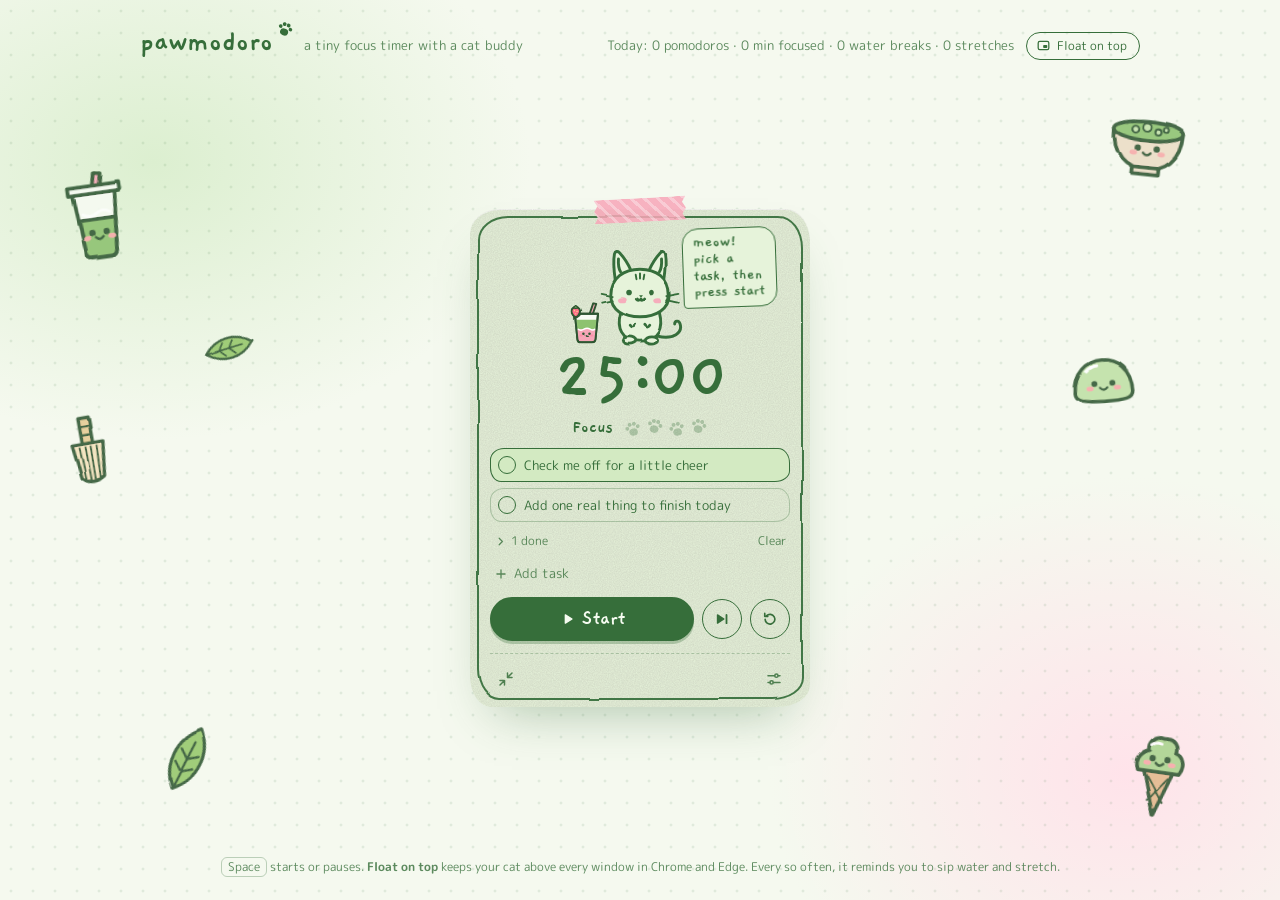
==== commit 219389ec: "A little friend for the cat, and the cat feels alive - The cat gets a friend beside it that matches " ====
--- a/app/index.html
+++ b/app/index.html
@@ -289,6 +289,20 @@
 .in-app .tape,.in-app .bunny-wrap,.in-app .time,.in-app .phase-row,.in-app .mini .bunny,.in-app .mini-time{cursor:grab}
 /* the Mac app paints real frosted glass behind the card, so the tint can be light */
 html.in-app[data-look="glass"]{--paper:rgba(40,40,52,.16)}
+
+/* the cat feels alive: blinks, breathes, swishes its tail; its little friend hops now and then */
+.bunny .eye{transform-box:fill-box;transform-origin:center;animation:blink 4.6s infinite}
+.bunny[data-state="focus"] .eye{animation-duration:5.8s}
+@keyframes blink{0%,93%,100%{transform:scaleY(1)}95.5%,97.5%{transform:scaleY(.12)}}
+.bunny[data-state="idle"] .bun,.bunny[data-state="sip"] .bun{animation:breathe 3.6s ease-in-out infinite}
+.bunny[data-state="break"] .bun{animation:breathe 5s ease-in-out infinite}
+@keyframes breathe{50%{transform:translateY(.5px) scale(1.012,.988)}}
+.bunny .tail{transform-box:fill-box;transform-origin:0% 90%;animation:swish 2.8s ease-in-out infinite}
+.bunny .tail-l{transform-origin:100% 90%;animation:swish-l 4.2s ease-in-out infinite}
+@keyframes swish{50%{transform:rotate(-13deg)}}
+@keyframes swish-l{50%{transform:rotate(9deg)}}
+.bunny .friend{transform-box:fill-box;transform-origin:50% 100%;animation:friend-hop 3.4s ease-in-out infinite}
+@keyframes friend-hop{0%,68%,100%{transform:none}76%{transform:translateY(-2.6px) rotate(-5deg)}84%{transform:translateY(0) rotate(3deg)}90%{transform:none}}
 
 @media (prefers-reduced-motion: reduce){
   *,*::before,*::after{animation:none!important;transition:none!important}
@@ -339,6 +353,8 @@
   <symbol id="m-mochi" viewBox="0 0 40 32"><g filter="url(#wobble)" stroke="#2E5631" stroke-width="2" stroke-linecap="round" stroke-linejoin="round"><path fill="#BFE0A6" d="M4 24 C4 12 12 6 20 6 C28 6 36 12 36 24 C36 28 32 29 20 29 C8 29 4 28 4 24 Z"/><path fill="none" stroke="#FFFFFF" stroke-width="1.6" d="M11 12 q3 -3 6 -3"/><circle cx="15" cy="19" r="1.7" fill="#2E5631" stroke="none"/><circle cx="25" cy="19" r="1.7" fill="#2E5631" stroke="none"/><path fill="none" stroke-width="1.4" d="M18 21.4 q2 2.2 4 0"/><ellipse cx="12.4" cy="21.6" rx="2" ry="1.3" fill="#F7A9A8" stroke="none"/><ellipse cx="27.6" cy="21.6" rx="2" ry="1.3" fill="#F7A9A8" stroke="none"/></g></symbol>
   <symbol id="m-softserve" viewBox="0 0 36 48"><g filter="url(#wobble)" stroke="#2E5631" stroke-width="2" stroke-linecap="round" stroke-linejoin="round"><path fill="#E3B98C" d="M10 22 L18 46 L26 22 Z"/><path fill="none" stroke-width="1.1" d="M12.5 26 L22 39 M23.5 26 L14 39"/><path fill="#A9D48E" d="M7 23 C4 17 9 13 12 12 C11 7 15 4 19 5 C24 4 27 8 26 12 C30 13 32 18 29 23 Z"/><path fill="none" stroke="#FFFFFF" stroke-width="1.4" d="M13 9 q2 -2 5 -1"/><circle cx="14" cy="16" r="1.7" fill="#2E5631" stroke="none"/><circle cx="22" cy="16" r="1.7" fill="#2E5631" stroke="none"/><path fill="none" stroke-width="1.4" d="M16 18.4 q2 2.2 4 0"/><ellipse cx="11.4" cy="18.6" rx="2" ry="1.3" fill="#F7A9A8" stroke="none"/><ellipse cx="24.6" cy="18.6" rx="2" ry="1.3" fill="#F7A9A8" stroke="none"/></g></symbol>
   <symbol id="m-leaf" viewBox="0 0 40 40"><g filter="url(#wobble)" stroke="#2E5631" stroke-width="2" stroke-linecap="round" stroke-linejoin="round"><path fill="#95C76A" d="M6 34 C6 18 18 6 34 6 C34 22 22 34 6 34 Z"/><path fill="none" stroke-width="1.5" d="M6 34 L28 12 M14 26 L13 19 M20 20 L19 13 M14 26 L21 27 M20 20 L27 21"/></g></symbol>
+  <!-- strawberry matcha: the cat's little friend in the Matcha colors -->
+  <symbol id="m-strawmatcha" viewBox="0 0 26 34"><g filter="url(#wobble)" stroke="#2E5631" stroke-width="1.6" stroke-linecap="round" stroke-linejoin="round"><path fill="#F7A6B8" d="M15.2 10.8 L18.6 0.8 L21 1.5 L17.6 11.5 Z"/><path fill="#F7FBF3" d="M3.5 9.5 h19 l-2.1 21 q-.3 2.5 -2.8 2.5 h-9.2 q-2.5 0 -2.8 -2.5 z"/><path fill="#8DC26F" stroke="none" d="M4.4 14.5 h17.2 l-.75 7.5 h-15.7 z"/><path fill="#F7A6B8" stroke="none" d="M5.15 22 h15.7 l-.75 8.3 q-.25 1.9 -2.2 1.9 h-9.8 q-1.95 0 -2.2 -1.9 z"/><path fill="none" stroke="#FFFFFF" stroke-width="1.2" d="M6 22.2 q2.5 1.6 5 0 q2.5 -1.6 5 0 q2.2 1.4 4 0"/><path fill="none" d="M3.5 9.5 h19 l-2.1 21 q-.3 2.5 -2.8 2.5 h-9.2 q-2.5 0 -2.8 -2.5 z"/><path fill="#FF6F8A" d="M5 4.2 c2.6 0 4.2 2 3.3 4.6 c-.7 2 -2.2 3.3 -3.3 3.7 c-1.1 -.4 -2.6 -1.7 -3.3 -3.7 c-.9 -2.6 .7 -4.6 3.3 -4.6 z"/><path fill="#8DC26F" stroke-width="1.1" d="M3 4.4 l2 -1.6 l2 1.6 l-2 .8 z"/><g fill="#FFE08A" stroke="none"><circle cx="4" cy="7" r=".55"/><circle cx="6.1" cy="7.6" r=".55"/><circle cx="5" cy="9.6" r=".55"/></g><circle cx="10.5" cy="26" r="1.05" fill="#2E5631" stroke="none"/><circle cx="15.5" cy="26" r="1.05" fill="#2E5631" stroke="none"/><path fill="none" stroke-width="1" d="M12 27.6 q1 1.1 2 0"/><ellipse cx="8.6" cy="27.4" rx="1.3" ry=".8" fill="#FF8FA8" stroke="none"/><ellipse cx="17.4" cy="27.4" rx="1.3" ry=".8" fill="#FF8FA8" stroke="none"/></g></symbol>
   <!-- sushi doodles, shown on the desk in the Sushi colors -->
   <symbol id="s-nigiri" viewBox="0 0 48 40"><g filter="url(#wobble)" stroke="#2B2B35" stroke-width="2" stroke-linecap="round" stroke-linejoin="round"><path fill="#FFFFFF" d="M6 27 C6 19 14 16 24 16 C34 16 42 19 42 27 C42 34 34 36 24 36 C14 36 6 34 6 27 Z"/><path fill="#F59A7E" d="M3 18 C8 9 22 6 34 8 C42 9 46 13 44 17 C40 21 28 22 16 22 C9 22 4 21 3 18 Z"/><path fill="none" stroke="#F6C453" stroke-width="2.2" d="M8 21.5 C16 23.5 30 23.5 40 20"/><path fill="none" stroke="#FFE9E0" stroke-width="1.8" d="M14 10 C16 14 16 18 14 21 M22 8 C24 12 24 17 22 21 M30 8 C32 12 32 16 30 20"/><circle cx="19" cy="28" r="1.7" fill="#2B2B35" stroke="none"/><circle cx="29" cy="28" r="1.7" fill="#2B2B35" stroke="none"/><path fill="none" stroke="#2B2B35" stroke-width="1.4" d="M22 30.4 q2 2.2 4 0"/><ellipse cx="16.4" cy="30.6" rx="2" ry="1.3" fill="#F7A9A8" stroke="none"/><ellipse cx="31.6" cy="30.6" rx="2" ry="1.3" fill="#F7A9A8" stroke="none"/></g></symbol>
   <symbol id="s-maki" viewBox="0 0 40 40"><g filter="url(#wobble)" stroke="#2B2B35" stroke-width="2" stroke-linecap="round" stroke-linejoin="round"><circle cx="20" cy="20" r="16" fill="#2B2B35"/><circle cx="20" cy="20" r="12" fill="#FFFFFF" stroke-width="1.4"/><path fill="#F59A7E" d="M14.5 17 q0 -2.5 2.5 -2.5 h5 q2.5 0 2.5 2.5 v6 q0 2.5 -2.5 2.5 h-5 q-2.5 0 -2.5 -2.5 z"/><path fill="#9CCB6B" stroke-width="1.2" d="M23 14 h3.5 v4.5 h-3.5 z"/><path fill="none" stroke-width="1.1" d="M11 22 q1.5 -1.5 3 0 M26 28 q1.5 -1.5 3 0 M27 22 q1.5 -1.5 3 0"/></g></symbol>
@@ -414,8 +430,8 @@
               <path class="nofill" d="M77.7,24.5 C78,29 77.5,32.5 76,35"/>
             </g>
             <!-- cat tail sits behind the body; it swaps sides on breaks to make room for the mug -->
-            <g class="only-cat" data-show="idle cheer sip stretch"><path class="nofill" d="M74.5,88 C88,91 95,85 93,78 C92,74.5 88.5,75 88.5,78"/></g>
-            <g class="only-cat" data-show="break"><path class="nofill" d="M45.5,88 C32,91 25,85 27,78 C28,74.5 31.5,75 31.5,78"/></g>
+            <g class="only-cat" data-show="idle cheer sip stretch"><path class="nofill tail" d="M74.5,88 C88,91 95,85 93,78 C92,74.5 88.5,75 88.5,78"/></g>
+            <g class="only-cat" data-show="break"><path class="nofill tail tail-l" d="M45.5,88 C38,90 34,86 35,81 C35.5,78 38.5,78 38.5,81"/></g>
             <!-- bunny ears -->
             <g class="only-bunny" data-show="idle focus cheer sip stretch">
               <path d="M48,36 C41,26 39,12 45,7 C51,3 57,16 57,33.5"/>
@@ -459,13 +475,13 @@
             </g>
             <!-- idle face -->
             <g data-show="idle">
-              <circle class="ink" cx="51" cy="52" r="2.3"/><circle class="ink" cx="69" cy="52" r="2.3"/>
+              <circle class="ink eye" cx="51" cy="52" r="2.3"/><circle class="ink eye" cx="69" cy="52" r="2.3"/>
               <path class="nofill" d="M57,57.5 q1.5,2 3,0 q1.5,2 3,0"/>
             </g>
             <!-- focus face + book -->
             <g data-show="focus">
               <path class="nofill" d="M47,47.5 L54,49.8"/><path class="nofill" d="M73,47.5 L66,49.8"/>
-              <circle class="ink" cx="51" cy="53.5" r="2.1"/><circle class="ink" cx="69" cy="53.5" r="2.1"/>
+              <circle class="ink eye" cx="51" cy="53.5" r="2.1"/><circle class="ink eye" cx="69" cy="53.5" r="2.1"/>
               <path class="nofill" d="M58,60 q2,-1.4 4,0"/>
               <path d="M38,73 L60,77 L82,73 L82,89 L60,93 L38,89 Z"/>
               <path class="nofill" d="M60,77 L60,93"/>
@@ -486,14 +502,14 @@
             </g>
             <!-- sip: holding a glass of water with a straw -->
             <g data-show="sip">
-              <circle class="ink" cx="51" cy="53" r="2.2"/><circle class="ink" cx="69" cy="53" r="2.2"/>
+              <circle class="ink eye" cx="51" cy="53" r="2.2"/><circle class="ink eye" cx="69" cy="53" r="2.2"/>
               <ellipse class="nofill" cx="60" cy="61" rx="1.7" ry="1.6"/>
               <path class="nofill" d="M61.5,75 L60.6,62.8" style="stroke-width:2"/>
               <path d="M51.5,74 L68.5,74 L66.8,92 L53.2,92 Z"/>
               <path class="nofill" d="M52.4,80.5 L67.6,80.5" style="stroke-width:1.6"/>
               <ellipse cx="51.5" cy="82" rx="3.8" ry="3.3"/><ellipse cx="68.5" cy="82" rx="3.8" ry="3.3"/>
               <path class="ink" d="M101,57 c-2,3 -3,4.6 -3,6 a3,3 0 0 0 6,0 c0,-1.4 -1,-3 -3,-6z"/>
-              <path class="ink" d="M20,64 c-1.5,2.2 -2.2,3.4 -2.2,4.4 a2.2,2.2 0 0 0 4.4,0 c0,-1 -.7,-2.2 -2.2,-4.4z"/>
+              <path class="ink" d="M14,46 c-1.5,2.2 -2.2,3.4 -2.2,4.4 a2.2,2.2 0 0 0 4.4,0 c0,-1 -.7,-2.2 -2.2,-4.4z"/>
             </g>
             <!-- stretch: arms up, eyes squeezed shut -->
             <g data-show="stretch">
@@ -508,8 +524,13 @@
               <g transform="translate(17 27)"><path class="spark ink" d="M0,-7 Q1.2,-1.2 7,0 Q1.2,1.2 0,7 Q-1.2,1.2 -7,0 Q-1.2,-1.2 0,-7 Z"/></g>
               <g transform="translate(102 23)"><path class="spark ink" style="animation-delay:-.45s" d="M0,-8 Q1.4,-1.4 8,0 Q1.4,1.4 0,8 Q-1.4,1.4 -8,0 Q-1.4,-1.4 0,-8 Z"/></g>
               <g transform="translate(105 63)"><path class="spark ink" style="animation-delay:-.2s" d="M0,-5 Q1,-1 5,0 Q1,1 0,5 Q-1,1 -5,0 Q-1,-1 0,-5 Z"/></g>
-              <g transform="translate(14 70)"><path class="spark ink" style="animation-delay:-.65s" d="M0,-5 Q1,-1 5,0 Q1,1 0,5 Q-1,1 -5,0 Q-1,-1 0,-5 Z"/></g>
-            </g>
+              <g transform="translate(9 45)"><path class="spark ink" style="animation-delay:-.65s" d="M0,-5 Q1,-1 5,0 Q1,1 0,5 Q-1,1 -5,0 Q-1,-1 0,-5 Z"/></g>
+            </g>
+          </g>
+                  <!-- a little friend beside the cat: strawberry matcha in Matcha, a nigiri in Sushi -->
+          <g class="friend" aria-hidden="true">
+            <use class="prop-matcha" href="#m-strawmatcha" x="3" y="60" width="26" height="34"/>
+            <use class="prop-sushi" href="#s-nigiri" x="0" y="70" width="32" height="27"/>
           </g>
         </svg>
         <p class="bubble" id="bubble" role="status" aria-live="polite"></p>
@@ -601,7 +622,7 @@
           <path d="M36,54 C36,40 47,33 60,33 C73,33 84,40 84,54 C84,66 73,72 60,72 C47,72 36,66 36,54 Z"/>
           <g class="blush"><ellipse cx="45.5" cy="58" rx="3.6" ry="2.1"/><ellipse cx="74.5" cy="58" rx="3.6" ry="2.1"/></g>
           <path class="ink only-cat" d="M58.2,55 L61.8,55 L60,57.2 Z"/>
-          <g data-show="idle focus sip"><circle class="ink" cx="51" cy="52" r="2.6"/><circle class="ink" cx="69" cy="52" r="2.6"/></g>
+          <g data-show="idle focus sip"><circle class="ink eye" cx="51" cy="52" r="2.6"/><circle class="ink eye" cx="69" cy="52" r="2.6"/></g>
           <g data-show="break"><path class="nofill" d="M47.5,53 q3.5,3 7,0"/><path class="nofill" d="M65.5,53 q3.5,3 7,0"/></g>
           <g data-show="cheer stretch"><path class="nofill" d="M47.5,54 L51,50.5 L54.5,54"/><path class="nofill" d="M65.5,54 L69,50.5 L72.5,54"/></g>
         </g>
--- a/palettes.css
+++ b/palettes.css
@@ -79,3 +79,7 @@
 .dd-sushi{display:none}
 :root[data-look="sushi"] .dd-sushi{display:block}
 :root[data-look="sushi"] .dd-matcha{display:none}
+/* The cat's little friend: strawberry matcha in Matcha, a nigiri in Sushi */
+.prop-sushi{display:none}
+:root[data-look="sushi"] .prop-sushi{display:inline}
+:root[data-look="sushi"] .prop-matcha{display:none}
